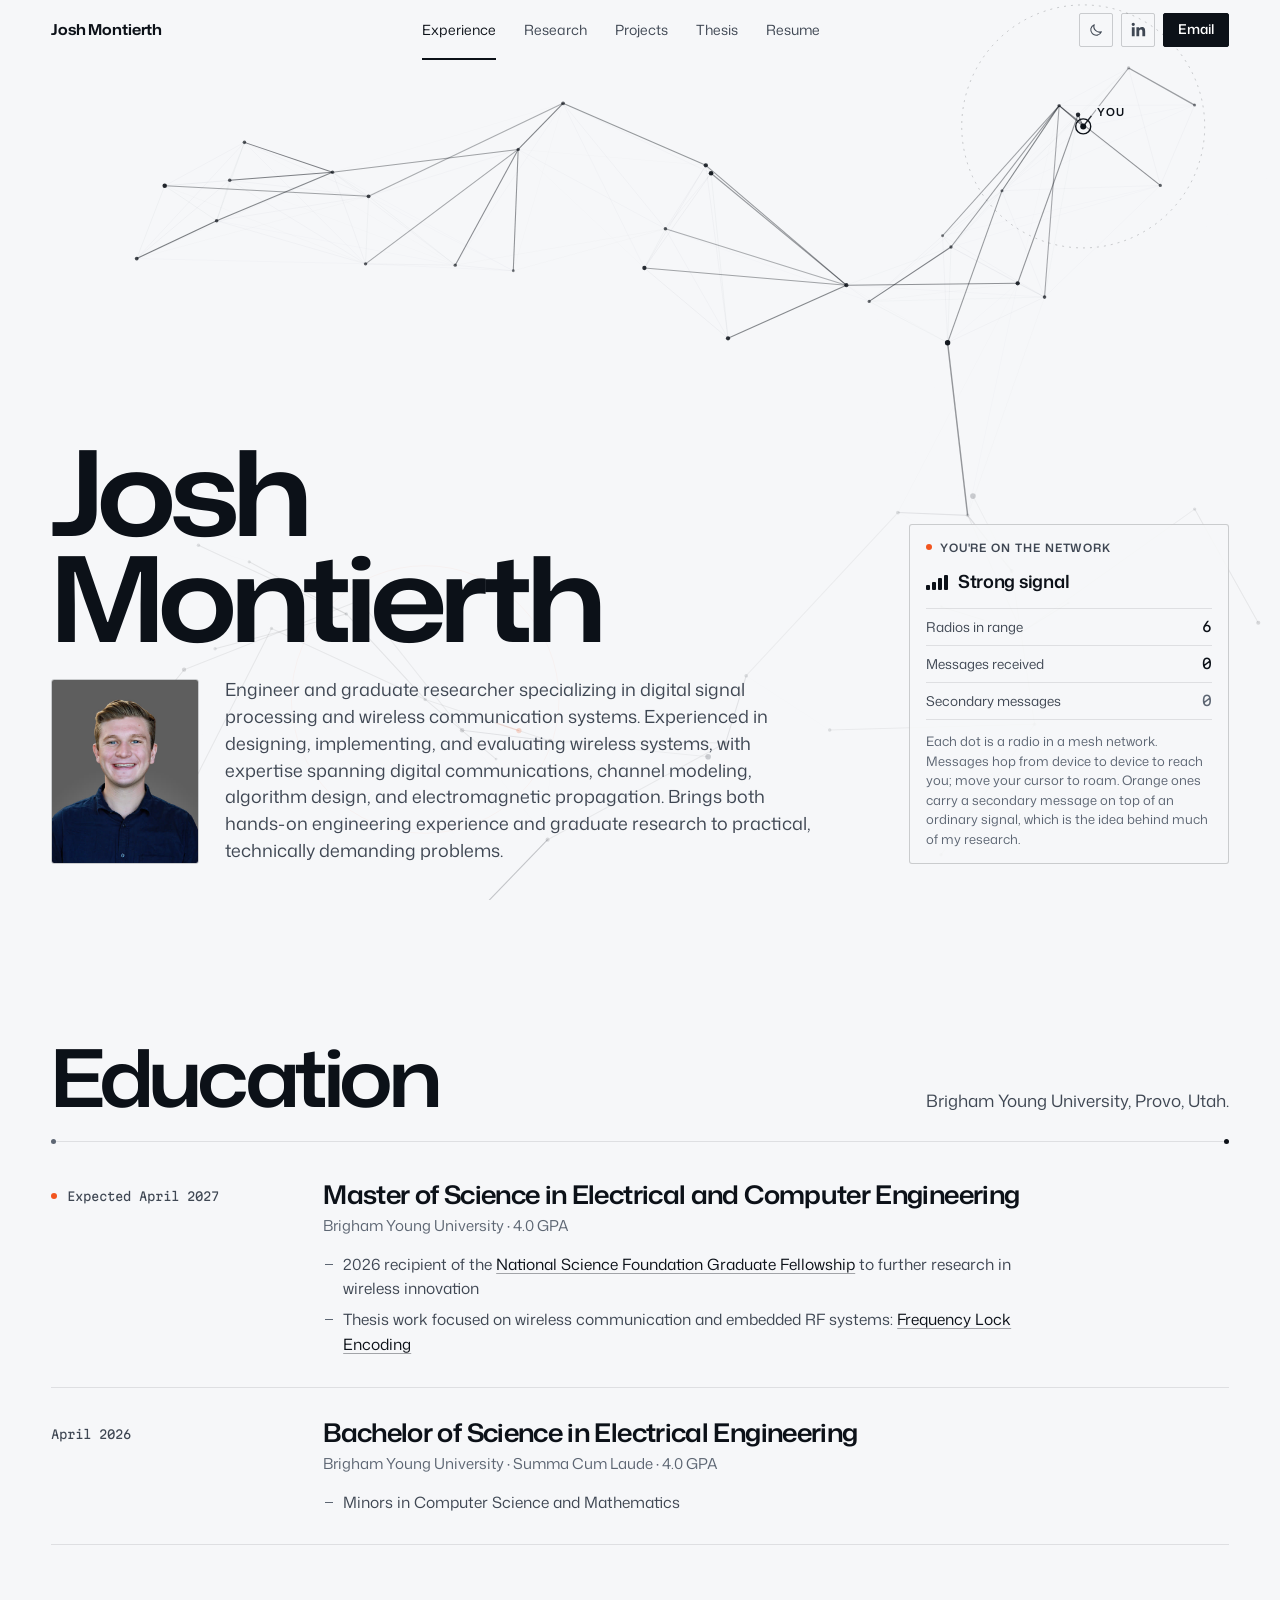
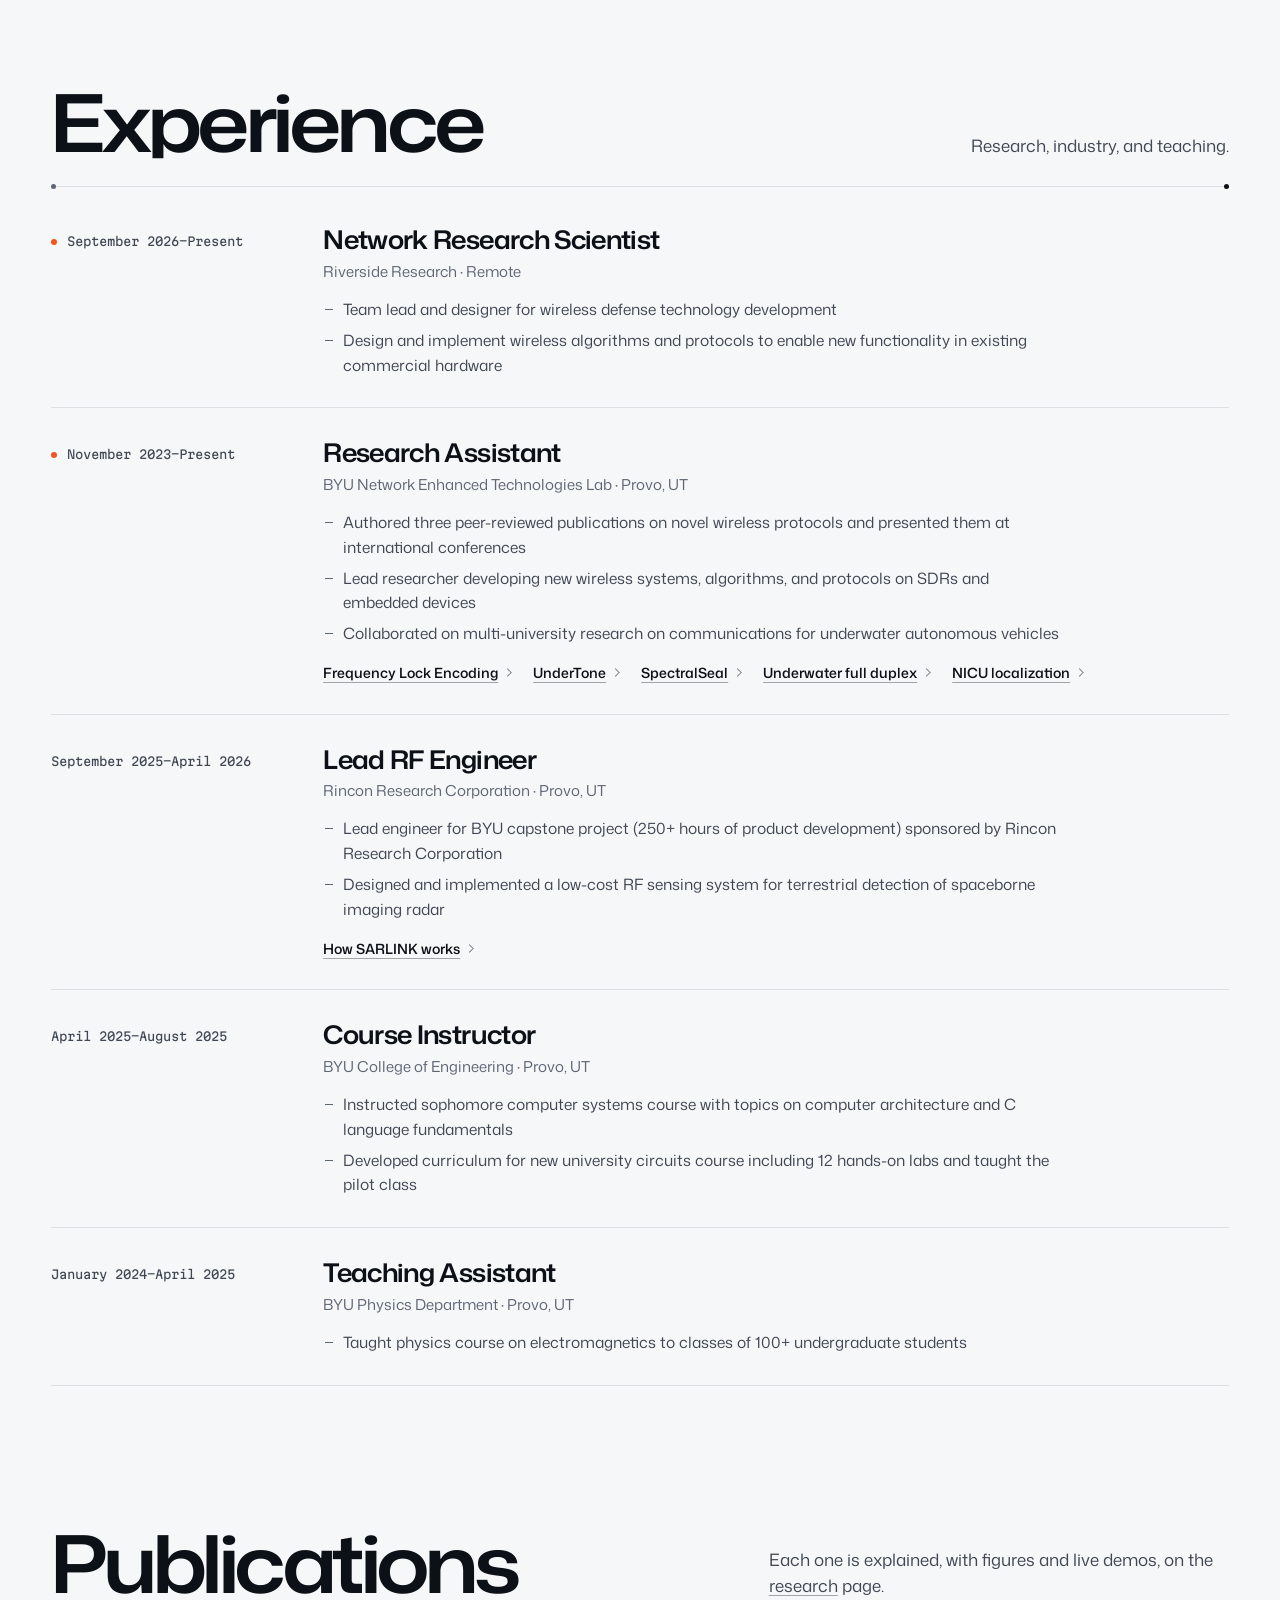
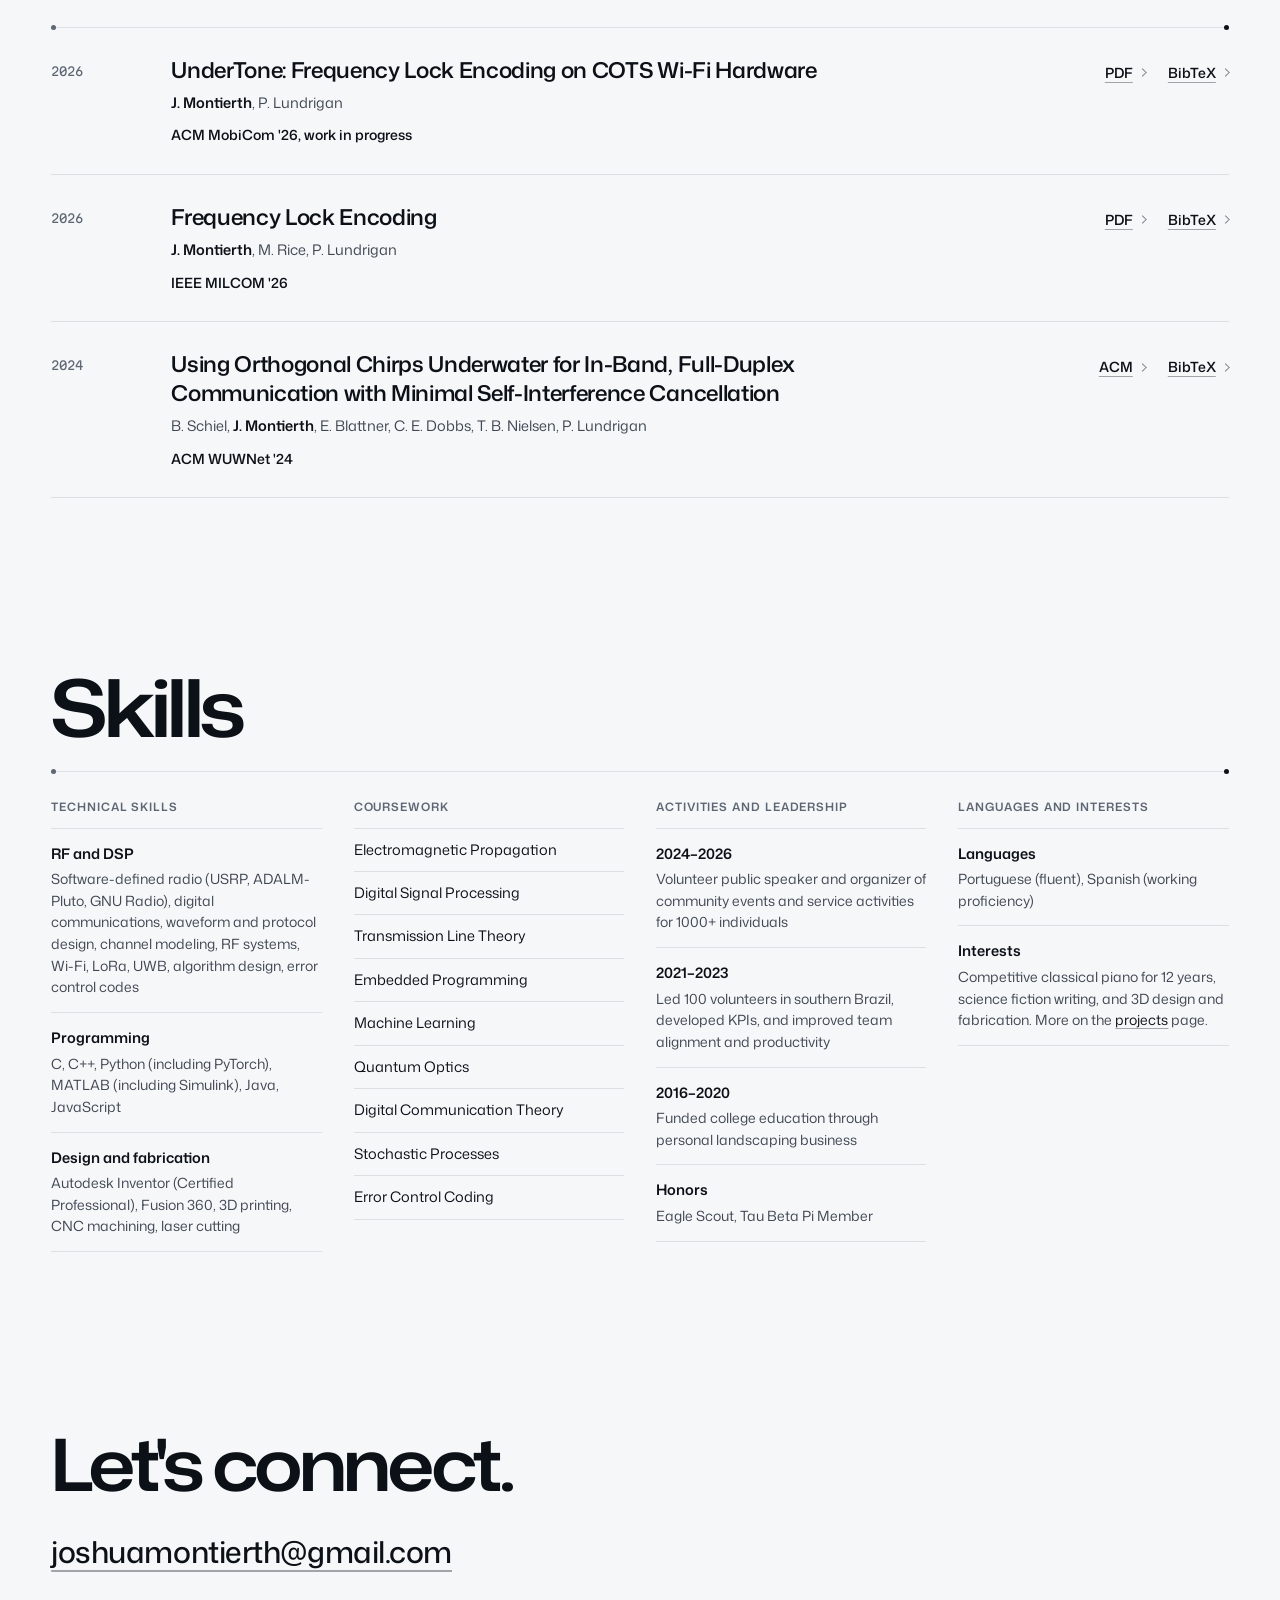
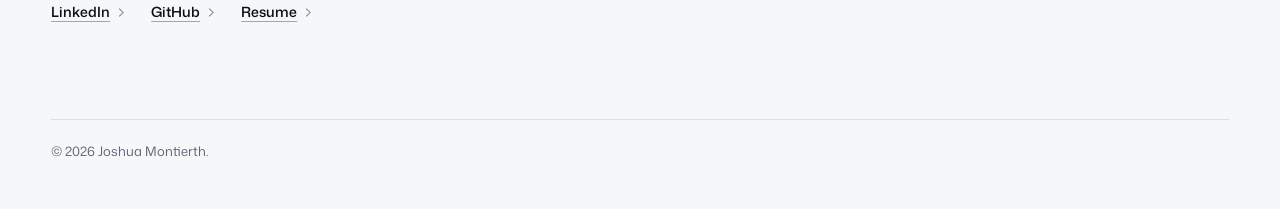
==== index.html @ b7a54654 "Update site" ====
<!doctype html>
<html lang="en">
<head>
<meta charset="utf-8">
<meta name="viewport" content="width=device-width, initial-scale=1">
<title>Josh Montierth · Wireless Systems Engineer</title>
<meta name="description" content="Josh Montierth is an engineer and graduate researcher in digital signal processing and wireless communication systems. Education, experience, publications, and skills.">
<meta name="color-scheme" content="dark light">
<meta name="theme-color" content="#06080c" media="(prefers-color-scheme: dark)">
<meta name="theme-color" content="#f6f7f9" media="(prefers-color-scheme: light)">
<meta property="og:title" content="Josh Montierth · Wireless Systems Engineer">
<meta property="og:description" content="Network Research Scientist at Riverside Research. MS ECE at BYU and NSF Graduate Research Fellow.">
<meta property="og:type" content="website">
<meta property="og:url" content="https://joshuamontierth.github.io/">
<meta property="og:image" content="https://joshuamontierth.github.io/assets/img/headshot.jpg">
<link rel="icon" href="assets/img/favicon.svg" type="image/svg+xml">
<link rel="preload" href="assets/fonts/mona-sans-latin.woff2" as="font" type="font/woff2" crossorigin>
<link rel="preload" href="assets/fonts/martian-mono-latin.woff2" as="font" type="font/woff2" crossorigin>
<script>(function(){var r=document.documentElement,t=null;try{t=localStorage.getItem("theme")}catch(e){}if(t==="light"||t==="dark")r.setAttribute("data-theme",t);r.classList.add("js")})()</script>
<link rel="stylesheet" href="css/site.css">
</head>
<body>
<a class="skip" href="#education">Skip to education</a>

<header class="bar" id="bar">
  <a class="bar-name" href="index.html">Josh Montierth</a>
  <nav class="tabs" aria-label="Site">
    <a href="index.html" aria-current="page">Experience</a>
    <a href="research.html">Research</a>
    <a href="projects.html">Projects</a>
    <a href="thesis.html">Thesis</a>
    <a href="cv.html">Resume</a>
  </nav>
  <div class="bar-act">
    <button class="theme-btn" type="button" data-theme-toggle aria-label="Switch to light theme">
      <svg class="i-sun" viewBox="0 0 24 24" aria-hidden="true"><circle cx="12" cy="12" r="4"/><path d="M12 2.5v2.2M12 19.3v2.2M2.5 12h2.2M19.3 12h2.2M5.3 5.3l1.6 1.6M17.1 17.1l1.6 1.6M5.3 18.7l1.6-1.6M17.1 6.9l1.6-1.6"/></svg>
      <svg class="i-moon" viewBox="0 0 24 24" aria-hidden="true"><path d="M20 14.6A8.2 8.2 0 0 1 9.4 4a8.2 8.2 0 1 0 10.6 10.6z"/></svg>
    </button>
    <a class="theme-btn bar-in" href="https://www.linkedin.com/in/josh-montierth/" aria-label="LinkedIn" title="LinkedIn"><svg viewBox="2.5 2.5 19 19" aria-hidden="true"><path d="M20.447 20.452h-3.554v-5.569c0-1.328-.027-3.037-1.852-3.037-1.853 0-2.136 1.445-2.136 2.939v5.667H9.351V9h3.414v1.561h.046c.477-.9 1.637-1.85 3.37-1.85 3.601 0 4.267 2.37 4.267 5.455v6.286zM5.337 7.433a2.064 2.064 0 1 1 0-4.128 2.064 2.064 0 0 1 0 4.128zm1.782 13.019H3.555V9h3.564v11.452z"/></svg></a>
    <a class="btn btn-solid" href="mailto:joshuamontierth@gmail.com">Email</a>
  </div>
</header>

<main id="top">

<section class="hero" aria-labelledby="hero-title">
  <canvas class="mesh" id="mesh" aria-hidden="true"></canvas>
  <div class="hero-inner">
    <div class="hero-copy">
      <h1 id="hero-title" data-reveal>Josh Montierth</h1>
      <div class="hero-id" data-reveal>
        <img class="headshot" src="assets/img/headshot.jpg" alt="Josh Montierth" width="480" height="600">
        <p class="hero-lede">Engineer and graduate researcher specializing in digital signal processing and wireless communication systems. Experienced in designing, implementing, and evaluating wireless systems, with expertise spanning digital communications, channel modeling, algorithm design, and electromagnetic propagation. Brings both hands-on engineering experience and graduate research to practical, technically demanding problems.</p>
      </div>
    </div>
    <aside class="tele" aria-label="Live network demo" data-reveal>
      <p class="tele-h"><span class="dot" aria-hidden="true"></span>You're on the network</p>
      <p class="signal"><span class="bars" id="t-bars" data-level="0" aria-hidden="true"><i></i><i></i><i></i><i></i></span><span id="t-quality">Searching</span></p>
      <dl class="tele-grid">
        <div><dt>Radios in range</dt><dd id="t-range">0</dd></div>
        <div><dt>Messages received</dt><dd id="t-msgs">0</dd></div>
        <div><dt>Secondary messages</dt><dd id="t-hidden" class="sig is-zero">0</dd></div>
      </dl>
      <p class="tele-hint" id="tele-hint">Each dot is a radio in a mesh network. Messages hop from device to device to reach you; move your cursor to roam. Orange ones carry a secondary message on top of an ordinary signal, which is the idea behind much of my research.</p>
    </aside>
  </div>
</section>

<section class="sec" id="education" aria-labelledby="edu-h">
  <header class="sec-head" data-reveal>
    <h2 id="edu-h">Education</h2>
    <p>Brigham Young University, Provo, Utah.</p>
  </header>
  <ol class="entries">
    <li class="entry is-live">
      <p class="entry-when"><span>Expected April 2027</span></p>
      <div class="entry-body">
        <h3>Master of Science in Electrical and Computer Engineering</h3>
        <p class="entry-org">Brigham Young University · 4.0 GPA</p>
        <ul>
          <li>2026 recipient of the <a href="https://ece.byu.edu/department-news/joshua-montierth-awarded-nsf-graduate-research-fellowship">National Science Foundation Graduate Fellowship</a> to further research in wireless innovation</li>
          <li>Thesis work focused on wireless communication and embedded RF systems: <a href="thesis.html">Frequency Lock Encoding</a></li>
        </ul>
      </div>
    </li>
    <li class="entry">
      <p class="entry-when"><span>April 2026</span></p>
      <div class="entry-body">
        <h3>Bachelor of Science in Electrical Engineering</h3>
        <p class="entry-org">Brigham Young University · Summa Cum Laude · 4.0 GPA</p>
        <ul><li>Minors in Computer Science and Mathematics</li></ul>
      </div>
    </li>
  </ol>
</section>

<section class="sec" id="experience" aria-labelledby="exp-h">
  <header class="sec-head" data-reveal>
    <h2 id="exp-h">Experience</h2>
    <p>Research, industry, and teaching.</p>
  </header>
  <ol class="entries">
    <li class="entry is-live">
      <p class="entry-when"><span><time datetime="2026-09">September 2026</time>–Present</span></p>
      <div class="entry-body">
        <h3>Network Research Scientist</h3>
        <p class="entry-org">Riverside Research · Remote</p>
        <ul>
          <li>Team lead and designer for wireless defense technology development</li>
          <li>Design and implement wireless algorithms and protocols to enable new functionality in existing commercial hardware</li>
        </ul>
      </div>
    </li>
    <li class="entry is-live">
      <p class="entry-when"><span><time datetime="2023-11">November 2023</time>–Present</span></p>
      <div class="entry-body">
        <h3>Research Assistant</h3>
        <p class="entry-org">BYU Network Enhanced Technologies Lab · Provo, UT</p>
        <ul>
          <li>Authored three peer-reviewed publications on novel wireless protocols and presented them at international conferences</li>
          <li>Lead researcher developing new wireless systems, algorithms, and protocols on SDRs and embedded devices</li>
          <li>Collaborated on multi-university research on communications for underwater autonomous vehicles</li>
        </ul>
        <p class="role-links">
          <a class="lnk" href="research.html#fle">Frequency Lock Encoding</a>
          <a class="lnk" href="research.html#undertone">UnderTone</a>
          <a class="lnk" href="research.html#spectralseal">SpectralSeal</a>
          <a class="lnk" href="research.html#underwater">Underwater full duplex</a>
          <a class="lnk" href="research.html#nicu">NICU localization</a>
        </p>
      </div>
    </li>
    <li class="entry">
      <p class="entry-when"><span><time datetime="2025-09">September 2025</time>–<time datetime="2026-04">April 2026</time></span></p>
      <div class="entry-body">
        <h3>Lead RF Engineer</h3>
        <p class="entry-org">Rincon Research Corporation · Provo, UT</p>
        <ul>
          <li>Lead engineer for BYU capstone project (250+ hours of product development) sponsored by Rincon Research Corporation</li>
          <li>Designed and implemented a low-cost RF sensing system for terrestrial detection of spaceborne imaging radar</li>
        </ul>
        <p class="role-links"><a class="lnk" href="research.html#sarlink">How SARLINK works</a></p>
      </div>
    </li>
    <li class="entry">
      <p class="entry-when"><span><time datetime="2025-04">April 2025</time>–<time datetime="2025-08">August 2025</time></span></p>
      <div class="entry-body">
        <h3>Course Instructor</h3>
        <p class="entry-org">BYU College of Engineering · Provo, UT</p>
        <ul>
          <li>Instructed sophomore computer systems course with topics on computer architecture and C language fundamentals</li>
          <li>Developed curriculum for new university circuits course including 12 hands-on labs and taught the pilot class</li>
        </ul>
      </div>
    </li>
    <li class="entry">
      <p class="entry-when"><span><time datetime="2024-01">January 2024</time>–<time datetime="2025-04">April 2025</time></span></p>
      <div class="entry-body">
        <h3>Teaching Assistant</h3>
        <p class="entry-org">BYU Physics Department · Provo, UT</p>
        <ul><li>Taught physics course on electromagnetics to classes of 100+ undergraduate students</li></ul>
      </div>
    </li>
  </ol>
</section>

<section class="sec" id="publications" aria-labelledby="pub-h">
  <header class="sec-head" data-reveal>
    <h2 id="pub-h">Publications</h2>
    <p>Each one is explained, with figures and live demos, on the <a href="research.html">research</a> page.</p>
  </header>
  <ol class="pubs">
    <li class="pub">
      <p class="pub-when">2026</p>
      <div class="pub-main">
        <h3><a href="assets/docs/Montierth-MobiCom-2026-UnderTone-WiP.pdf">UnderTone: Frequency Lock Encoding on COTS <span class="nw">Wi-Fi</span> Hardware</a></h3>
        <p class="pub-auth"><b>J. Montierth</b>, P. Lundrigan</p>
        <p class="pub-venue">ACM MobiCom '26, work in progress</p>
      </div>
      <p class="pub-files"><a class="lnk" href="assets/docs/Montierth-MobiCom-2026-UnderTone-WiP.pdf">PDF</a><button class="lnk" type="button" data-bib="undertone">BibTeX</button></p>
    </li>
    <li class="pub">
      <p class="pub-when">2026</p>
      <div class="pub-main">
        <h3><a href="assets/docs/Montierth-MILCOM-2026-Frequency-Lock-Encoding.pdf">Frequency Lock Encoding</a></h3>
        <p class="pub-auth"><b>J. Montierth</b>, M. Rice, P. Lundrigan</p>
        <p class="pub-venue">IEEE MILCOM '26</p>
      </div>
      <p class="pub-files"><a class="lnk" href="assets/docs/Montierth-MILCOM-2026-Frequency-Lock-Encoding.pdf">PDF</a><button class="lnk" type="button" data-bib="fle">BibTeX</button></p>
    </li>
    <li class="pub">
      <p class="pub-when">2024</p>
      <div class="pub-main">
        <h3><a href="https://doi.org/10.1145/3699432.3699464">Using Orthogonal Chirps Underwater for In-Band, Full-Duplex Communication with Minimal Self-Interference Cancellation</a></h3>
        <p class="pub-auth">B. Schiel, <b>J. Montierth</b>, E. Blattner, C. E. Dobbs, T. B. Nielsen, P. Lundrigan</p>
        <p class="pub-venue">ACM WUWNet '24</p>
      </div>
      <p class="pub-files"><a class="lnk" href="https://doi.org/10.1145/3699432.3699464">ACM</a><button class="lnk" type="button" data-bib="chirps">BibTeX</button></p>
    </li>
  </ol>
  <p class="bib-status" id="bib-status" role="status"></p>
</section>

<section class="sec" id="skills" aria-labelledby="skills-h">
  <header class="sec-head" data-reveal>
    <h2 id="skills-h">Skills</h2>
  </header>
  <div class="skills">
    <div class="skill-col">
      <h3>Technical skills</h3>
      <dl>
        <div><dt>RF and DSP</dt><dd>Software-defined radio (USRP, ADALM-Pluto, GNU Radio), digital communications, waveform and protocol design, channel modeling, RF systems, <span class="nw">Wi-Fi</span>, LoRa, UWB, algorithm design, error control codes</dd></div>
        <div><dt>Programming</dt><dd>C, C++, Python (including PyTorch), MATLAB (including Simulink), Java, JavaScript</dd></div>
        <div><dt>Design and fabrication</dt><dd>Autodesk Inventor (Certified Professional), Fusion 360, 3D printing, CNC machining, laser cutting</dd></div>
      </dl>
    </div>
    <div class="skill-col">
      <h3>Coursework</h3>
      <ul class="course">
        <li>Electromagnetic Propagation</li><li>Digital Signal Processing</li><li>Transmission Line Theory</li>
        <li>Embedded Programming</li><li>Machine Learning</li><li>Quantum Optics</li>
        <li>Digital Communication Theory</li><li>Stochastic Processes</li><li>Error Control Coding</li>
      </ul>
    </div>
    <div class="skill-col">
      <h3>Activities and leadership</h3>
      <dl>
        <div><dt>2024–2026</dt><dd>Volunteer public speaker and organizer of community events and service activities for 1000+ individuals</dd></div>
        <div><dt>2021–2023</dt><dd>Led 100 volunteers in southern Brazil, developed KPIs, and improved team alignment and productivity</dd></div>
        <div><dt>2016–2020</dt><dd>Funded college education through personal landscaping business</dd></div>
        <div><dt>Honors</dt><dd>Eagle Scout, Tau Beta Pi Member</dd></div>
      </dl>
    </div>
    <div class="skill-col">
      <h3>Languages and interests</h3>
      <dl>
        <div><dt>Languages</dt><dd>Portuguese (fluent), Spanish (working proficiency)</dd></div>
        <div><dt>Interests</dt><dd>Competitive classical piano for 12 years, science fiction writing, and 3D design and fabrication. More on the <a href="projects.html">projects</a> page.</dd></div>
      </dl>
    </div>
  </div>
</section>

<section class="sec contact" id="contact" aria-labelledby="contact-h">
  <h2 id="contact-h" data-reveal>Let's connect.</h2>
  <p class="c-mail"><a href="mailto:joshuamontierth@gmail.com">joshuamontierth@gmail.com</a></p>
  <p class="c-links">
    <a class="lnk" href="https://www.linkedin.com/in/josh-montierth/">LinkedIn</a>
    <a class="lnk" href="https://github.com/joshuamontierth">GitHub</a>
    <a class="lnk" href="cv.html">Resume</a>
  </p>
</section>
</main>

<footer class="foot">
  <p>© 2026 Joshua Montierth.</p>
</footer>

<script src="js/theme.js"></script>
<script src="js/mesh.js"></script>
<script src="js/site.js"></script>
</body>
</html>
---- css/site.css ----
/* ==========================================================================
   Josh Montierth — a live wireless network as the page's ground.
   Two themes share one structure: a near-black ground with cool off-white type,
   or a cool paper ground with ink. Hairlines instead of shadows, and one warm
   signal orange that belongs to the hidden channel, live state and focus.
   Every colour below comes from the theme tokens; nothing is hard-coded twice.
   ========================================================================== */

@font-face {
  font-family: "Mona Sans";
  src: url("../assets/fonts/mona-sans-latin.woff2") format("woff2");
  font-weight: 200 900; font-stretch: 75% 125%; font-style: normal; font-display: swap;
  unicode-range: U+0000-00FF, U+0131, U+0152-0153, U+02BB-02BC, U+02C6, U+02DA, U+02DC, U+0304, U+0308, U+0329, U+2000-206F, U+20AC, U+2122, U+2191, U+2193, U+2212, U+2215, U+FEFF, U+FFFD;
}
@font-face {
  font-family: "Mona Sans";
  src: url("../assets/fonts/mona-sans-latin-ext.woff2") format("woff2");
  font-weight: 200 900; font-stretch: 75% 125%; font-style: normal; font-display: swap;
  unicode-range: U+0100-02BA, U+02BD-02C5, U+02C7-02CC, U+02CE-02D7, U+02DD-02FF, U+0304, U+0308, U+0329, U+1D00-1DBF, U+1E00-1E9F, U+1EF2-1EFF, U+2020, U+20A0-20AB, U+20AD-20C4, U+2113, U+2C60-2C7F, U+A720-A7FF;
}
@font-face {
  font-family: "Mona Sans";
  src: url("../assets/fonts/mona-sans-italic-latin.woff2") format("woff2");
  font-weight: 200 900; font-stretch: 75% 125%; font-style: italic; font-display: swap;
}
@font-face {
  font-family: "Martian Mono";
  src: url("../assets/fonts/martian-mono-latin.woff2") format("woff2");
  font-weight: 100 800; font-stretch: 75% 112.5%; font-style: normal; font-display: swap;
}
@font-face { font-family: "Noto Sans Math"; src: url("../assets/fonts/noto-sans-math.ttf") format("truetype"); font-display: swap; }

/* ---------- theme tokens: dark is the default ---------- */
:root {
  --bg: #06080c;            /* page ground */
  --bg-2: #0a0e14;          /* panels, figures, instruments */
  --bg-3: #10151d;          /* blocks inside panels */
  --fg: #e9eef5;
  --fg-2: #a9b3c1;
  --fg-3: #7f8a9a;
  --line: rgb(226 234 245 / 0.09);
  --line-2: rgb(226 234 245 / 0.17);
  --line-3: rgb(226 234 245 / 0.34);
  --hover: rgb(226 234 245 / 0.05);
  --sig: #ff6a3d;           /* the hidden channel, live state, focus */
  --sig-fg: #ff6a3d;        /* signal orange when it is text */
  --sig-ink: #160904;       /* text on a signal fill */
  --solid: #e9eef5;         /* the solid button */
  --solid-ink: #06080c;
  --solid-hover: #ffffff;
  --scrim: rgb(6 8 12 / 0.84);
  --paper: #f5f6f8;         /* ground for figures exported on white */
  --scrollbar: #2a313c;
  --ok: #3fb950;           /* verified */
  --bezel: #1d2431;
  /* for canvas drawings, read by js/theme.js */
  --fg-rgb: 233 238 245;
  --mute-rgb: 169 179 193;
  --sig-rgb: 255 106 61;
  --sig-fg-rgb: 255 106 61;
  --panel-rgb: 10 14 20;
  --ground-rgb: 6 8 12;
  color-scheme: dark;

  --sans: "Mona Sans", ui-sans-serif, system-ui, sans-serif;
  --mono: "Martian Mono", ui-monospace, "SF Mono", Menlo, monospace;
  --pad: clamp(20px, 4vw, 56px);
  --max: 1320px;
  --ease: cubic-bezier(0.16, 1, 0.3, 1);
  --bar-h: 60px;
  accent-color: var(--sig);
}
:root[data-theme="light"] {
  --bg: #f6f7f9; --bg-2: #ffffff; --bg-3: #eef1f4;
  --fg: #0c1118; --fg-2: #3f4753; --fg-3: #5d6673;
  --line: rgb(12 17 24 / 0.1); --line-2: rgb(12 17 24 / 0.19); --line-3: rgb(12 17 24 / 0.36); --hover: rgb(12 17 24 / 0.045);
  --sig: #f2551f; --sig-fg: #c2410c; --sig-ink: #160904;
  --solid: #0c1118; --solid-ink: #ffffff; --solid-hover: #283241;
  --scrim: rgb(246 247 249 / 0.88); --paper: #ffffff; --scrollbar: #c3c9d1; --ok: #1a7f37; --bezel: #0c1118;
  --fg-rgb: 12 17 24; --mute-rgb: 93 102 115; --sig-rgb: 242 85 31; --sig-fg-rgb: 194 65 12; --panel-rgb: 255 255 255; --ground-rgb: 246 247 249;
  color-scheme: light;
}
@media (prefers-color-scheme: light) {
  :root:not([data-theme="dark"]) {
    --bg: #f6f7f9; --bg-2: #ffffff; --bg-3: #eef1f4;
    --fg: #0c1118; --fg-2: #3f4753; --fg-3: #5d6673;
    --line: rgb(12 17 24 / 0.1); --line-2: rgb(12 17 24 / 0.19); --line-3: rgb(12 17 24 / 0.36); --hover: rgb(12 17 24 / 0.045);
    --sig: #f2551f; --sig-fg: #c2410c; --sig-ink: #160904;
    --solid: #0c1118; --solid-ink: #ffffff; --solid-hover: #283241;
    --scrim: rgb(246 247 249 / 0.88); --paper: #ffffff; --scrollbar: #c3c9d1; --ok: #1a7f37; --bezel: #0c1118;
    --fg-rgb: 12 17 24; --mute-rgb: 93 102 115; --sig-rgb: 242 85 31; --sig-fg-rgb: 194 65 12; --panel-rgb: 255 255 255; --ground-rgb: 246 247 249;
    color-scheme: light;
  }
}

/* things drawn twice, once per theme: figures, and the toggle's icon */
.tw-l, .i-moon { display: none !important; }
:root[data-theme="light"] .tw-d, :root[data-theme="light"] .i-sun { display: none !important; }
:root[data-theme="light"] .tw-l, :root[data-theme="light"] .i-moon { display: block !important; }
@media (prefers-color-scheme: light) {
  :root:not([data-theme="dark"]) .tw-d, :root:not([data-theme="dark"]) .i-sun { display: none !important; }
  :root:not([data-theme="dark"]) .tw-l, :root:not([data-theme="dark"]) .i-moon { display: block !important; }
}

/* ---------- base ---------- */
*, *::before, *::after { box-sizing: border-box; }
html { -webkit-text-size-adjust: 100%; scroll-padding-top: calc(var(--bar-h) + 20px); scrollbar-color: var(--scrollbar) var(--bg); background: var(--bg); }
@media (prefers-reduced-motion: no-preference) { html { scroll-behavior: smooth; } }
body {
  margin: 0; background: var(--bg); color: var(--fg);
  font-family: var(--sans); font-size: 16px; line-height: 1.55;
  -webkit-font-smoothing: antialiased; text-rendering: optimizeLegibility;
}
img, canvas { display: block; max-width: 100%; }
img { height: auto; }
h1, h2, h3, h4, p, ul, ol, dl, dd, figure, blockquote { margin: 0; }
ul, ol { padding: 0; list-style: none; }
button { font: inherit; color: inherit; }
a { color: inherit; text-decoration-thickness: 1px; text-underline-offset: 0.2em; text-decoration-color: var(--line-3); transition: text-decoration-color 160ms ease, color 160ms ease; }
a:hover { text-decoration-color: currentColor; }
::selection { background: var(--sig); color: var(--sig-ink); }
:focus-visible { outline: 2px solid var(--sig); outline-offset: 3px; border-radius: 2px; }
.skip { position: absolute; left: var(--pad); top: -100px; z-index: 100; background: var(--solid); color: var(--solid-ink); padding: 8px 12px; font-weight: 600; }
.skip:focus { top: 10px; }
.nw { white-space: nowrap; }
.vh { position: absolute !important; width: 1px; height: 1px; overflow: hidden; clip: rect(0 0 0 0); white-space: nowrap; }

/* ---------- buttons and links ---------- */
.btn {
  display: inline-flex; align-items: center; justify-content: center; gap: 8px; height: 40px; padding: 0 16px;
  border: 1px solid var(--line-2); border-radius: 2px; background: transparent; color: var(--fg);
  font-size: 14px; font-weight: 550; letter-spacing: 0.005em; text-decoration: none; white-space: nowrap; cursor: pointer;
  transition: background-color 180ms ease, border-color 180ms ease, color 180ms ease, transform 180ms var(--ease);
}
.btn:active { transform: translateY(1px); }
.btn.btn-ghost:hover { border-color: var(--line-3); background: var(--hover); }
.btn.btn-solid { background: var(--solid); border-color: var(--solid); color: var(--solid-ink); }
.btn.btn-solid:hover { background: var(--solid-hover); border-color: var(--solid-hover); color: var(--solid-ink); }
.lnk {
  display: inline-flex; align-items: center; gap: 6px; background: none; border: 0; padding: 0; cursor: pointer;
  font-size: 14px; font-weight: 550; color: var(--fg);
  text-decoration: underline; text-decoration-color: var(--line-3); text-underline-offset: 0.3em;
}
.lnk::after { content: ""; width: 7px; height: 7px; border-top: 1.5px solid currentColor; border-right: 1.5px solid currentColor; transform: rotate(45deg) scale(0.85); opacity: 0.55; transition: transform 200ms var(--ease), opacity 200ms ease; }
.lnk:hover { text-decoration-color: var(--sig); }
.lnk:hover::after { transform: translateX(2px) rotate(45deg) scale(0.85); opacity: 1; }
.links { margin-top: 24px; display: flex; flex-wrap: wrap; gap: 10px 26px; }

/* ==========================================================================
   Header: name, tabs, theme and email
   ========================================================================== */
.bar {
  position: fixed; top: 0; left: 0; right: 0; z-index: 50; height: var(--bar-h);
  display: grid; grid-template-columns: auto 1fr auto; align-items: center; gap: 24px;
  padding: 0 var(--pad); border-bottom: 1px solid transparent;
  transition: background-color 240ms ease, border-color 240ms ease;
  view-transition-name: bar;
}
.bar.is-solid { background: var(--bg); border-bottom-color: var(--line); }
.bar-name { font-size: 15px; font-weight: 650; font-stretch: 112%; letter-spacing: -0.01em; text-decoration: none; white-space: nowrap; }
.tabs { display: flex; justify-content: center; gap: 2px; }
.tabs a { position: relative; padding: 8px 13px; font-size: 14px; color: var(--fg-2); text-decoration: none; border-radius: 2px; transition: color 160ms ease, background-color 160ms ease; white-space: nowrap; }
.tabs a:hover { color: var(--fg); background: var(--hover); }
.tabs a[aria-current="page"] { color: var(--fg); }
.tabs a[aria-current="page"]::after { content: ""; position: absolute; left: 13px; right: 13px; bottom: -12px; height: 2px; background: var(--fg); view-transition-name: tab-mark; }
.bar-act { display: flex; align-items: center; gap: 8px; justify-content: flex-end; }
.bar-act .btn { height: 34px; padding: 0 14px; font-size: 13.5px; }

.theme-btn {
  display: inline-grid; place-items: center; width: 34px; height: 34px; padding: 0;
  border: 1px solid var(--line-2); border-radius: 2px; background: transparent; color: var(--fg-2); cursor: pointer;
  transition: color 160ms ease, border-color 160ms ease, background-color 160ms ease;
}
.theme-btn:hover { color: var(--fg); border-color: var(--line-3); background: var(--hover); }
.theme-btn svg { width: 16px; height: 16px; fill: none; stroke: currentColor; stroke-width: 1.6; stroke-linecap: round; stroke-linejoin: round; }
.bar-in svg { width: 15px; height: 15px; fill: currentColor; stroke: none; }

/* page-to-page: the tab underline slides, the page settles in */
@view-transition { navigation: auto; }
::view-transition-old(root) { animation: 160ms ease both vt-out; }
::view-transition-new(root) { animation: 360ms var(--ease) both vt-in; }
::view-transition-group(tab-mark) { animation-duration: 360ms; animation-timing-function: var(--ease); }
@keyframes vt-out { to { opacity: 0; } }
@keyframes vt-in { from { opacity: 0; transform: translateY(10px); } }
/* theme switch: the new theme opens out of the toggle (js/theme.js drives the clip) */
:root.theme-vt::view-transition-old(root), :root.theme-vt::view-transition-new(root) { animation: none; mix-blend-mode: normal; }
:root.theme-vt .bar, :root.theme-vt .tabs a[aria-current="page"]::after { view-transition-name: none; }

/* ==========================================================================
   Home hero: the network, and you in it
   ========================================================================== */
.hero { position: relative; min-height: max(660px, 100svh); display: flex; flex-direction: column; justify-content: flex-end; overflow: hidden; isolation: isolate; }
.mesh { position: absolute; inset: 0; width: 100%; height: 100%; z-index: -1; }
.hero-inner {
  display: grid; grid-template-columns: minmax(0, 1fr) 320px; gap: 40px; align-items: end;
  width: 100%; max-width: calc(var(--max) + 2 * var(--pad)); margin: 0 auto; padding: 0 var(--pad) 36px;
}
.hero h1 { font-size: clamp(54px, 9.2vw, 138px); font-weight: 620; font-stretch: 118%; letter-spacing: -0.045em; line-height: 0.9; }
.hero-id { display: grid; grid-template-columns: 148px minmax(0, 1fr); gap: 26px; align-items: end; margin-top: 26px; }
.headshot { width: 148px; aspect-ratio: 4 / 5; object-fit: cover; border-radius: 3px; border: 1px solid var(--line-2); }
.hero-lede { max-width: 54ch; font-size: clamp(17px, 1.4vw, 20px); line-height: 1.5; color: var(--fg-2); text-wrap: pretty; }
.hero-act { margin-top: 24px; display: flex; flex-wrap: wrap; gap: 10px; }

.tele { border: 1px solid var(--line-2); background: var(--scrim); padding: 14px 16px 14px; border-radius: 3px; }
.tele-h { display: flex; align-items: center; gap: 8px; font-size: 11.5px; font-weight: 600; letter-spacing: 0.08em; text-transform: uppercase; color: var(--fg-2); }
.dot { width: 6px; height: 6px; flex: none; border-radius: 50%; background: var(--sig); box-shadow: 0 0 0 0 rgb(var(--sig-rgb) / 0.55); }
.dot.is-rx { animation: live 700ms ease-out; }
@keyframes live { 0% { box-shadow: 0 0 0 0 rgb(var(--sig-rgb) / 0.5); } 70%, 100% { box-shadow: 0 0 0 7px rgb(var(--sig-rgb) / 0); } }
.signal { display: flex; align-items: center; gap: 10px; margin-top: 12px; font-size: 18px; font-weight: 600; letter-spacing: -0.015em; }
.bars { display: inline-flex; align-items: flex-end; gap: 2px; height: 15px; }
.bars i { display: block; width: 4px; border-radius: 1px; background: var(--line-2); transition: background-color 300ms ease; }
.bars i:nth-child(1) { height: 5px; } .bars i:nth-child(2) { height: 8px; } .bars i:nth-child(3) { height: 11.5px; } .bars i:nth-child(4) { height: 15px; }
.bars[data-level="1"] i:nth-child(-n+1), .bars[data-level="2"] i:nth-child(-n+2),
.bars[data-level="3"] i:nth-child(-n+3), .bars[data-level="4"] i { background: var(--fg); }
.bars[data-level="0"] + span { color: var(--fg-3); }
.tele-grid { margin-top: 12px; border-top: 1px solid var(--line); }
.tele-grid div { display: flex; justify-content: space-between; align-items: baseline; gap: 12px; padding: 7px 0; border-bottom: 1px solid var(--line); }
.tele-grid dt { font-size: 13.5px; color: var(--fg-2); }
.tele-grid dd { font-family: var(--mono); font-size: 14px; font-variant-numeric: tabular-nums; letter-spacing: -0.02em; color: var(--fg); }
.tele-grid dd.sig { color: var(--sig-fg); }
.tele-grid dd.sig.is-zero { color: var(--fg-3); }
html:not(.js) .tele { display: none; }
.tele-hint { margin-top: 12px; font-size: 13px; line-height: 1.5; color: var(--fg-3); text-wrap: pretty; }

.hero-status {
  display: flex; flex-wrap: wrap; gap: 10px 36px; width: 100%; padding: 16px var(--pad); border-top: 1px solid var(--line);
  background: var(--scrim); justify-content: center;
}
.hero-status li { font-size: 14px; color: var(--fg-2); }
.hero-status span { font-weight: 600; font-size: 11.5px; letter-spacing: 0.08em; text-transform: uppercase; color: var(--fg-3); margin-right: 10px; }
.hero-status a { color: var(--fg); }

/* the one load moment: the hero condenses out of the network */
.js .hero [data-reveal] { opacity: 0; transform: translateY(16px); filter: blur(8px); }
.js .hero.is-on [data-reveal] { opacity: 1; transform: none; filter: none; transition: opacity 1s var(--ease), transform 1s var(--ease), filter 1s var(--ease); transition-delay: var(--rd, 0ms); }

/* ==========================================================================
   Home sections
   ========================================================================== */
.sec { max-width: calc(var(--max) + 2 * var(--pad)); margin: 0 auto; padding: 140px var(--pad) 0; }
.sec-head { position: relative; display: grid; grid-template-columns: minmax(0, 1fr) minmax(0, 1fr); gap: 32px; align-items: end; padding-bottom: 28px; border-bottom: 1px solid var(--line); }
.sec-head h2 { font-size: clamp(42px, 6.2vw, 88px); font-weight: 600; font-stretch: 118%; letter-spacing: -0.045em; line-height: 0.92; }
.sec-head p { justify-self: end; max-width: 46ch; font-size: 17px; color: var(--fg-2); text-wrap: pretty; }
/* headings are wiped on once, like a sweep crossing them */
.js .sec-head[data-reveal] h2 { clip-path: inset(0 100% 0 0); }
.js .sec-head.is-in h2 { clip-path: inset(0 0 0 0); transition: clip-path 1.1s var(--ease); }
/* each section rule carries one packet across, once, when it comes into view */
.sec-head::before, .sec-head::after { content: ""; position: absolute; bottom: -3px; width: 5px; height: 5px; border-radius: 50%; background: var(--fg-3); }
.sec-head::before { left: 0; }
.sec-head::after { left: 0; background: var(--fg); opacity: 0; }
.sec-head.is-in::after { animation: hop 1.6s var(--ease) 0.25s forwards; }
@keyframes hop { 0% { left: 0; opacity: 1; } 100% { left: calc(100% - 5px); opacity: 1; } }

/* education and experience */
.entries { margin-top: 8px; }
.entry { display: grid; grid-template-columns: 240px minmax(0, 1fr); gap: 32px; padding: 30px 0; border-bottom: 1px solid var(--line); }
.entry-when { align-self: start; display: flex; align-items: center; gap: 10px; font-family: var(--mono); font-size: 12px; color: var(--fg-2); padding-top: 7px; }
.entry.is-live .entry-when::before { content: ""; width: 6px; height: 6px; flex: none; border-radius: 50%; background: var(--sig); }
.entry-body h3 { font-size: clamp(21px, 2vw, 26px); font-weight: 600; font-stretch: 110%; letter-spacing: -0.025em; line-height: 1.15; text-wrap: balance; }
.entry-org { margin-top: 5px; font-size: 15px; color: var(--fg-3); }
.entry-body ul { margin-top: 14px; max-width: 74ch; }
.entry-body li { position: relative; padding-left: 20px; font-size: 15.5px; line-height: 1.6; color: var(--fg-2); }
.entry-body li + li { margin-top: 6px; }
.entry-body li::before { content: ""; position: absolute; left: 2px; top: 0.78em; width: 8px; height: 1px; background: var(--fg-3); }
.entry-body li a { color: var(--fg); }
.role-links { margin-top: 16px; display: flex; flex-wrap: wrap; gap: 8px 22px; }

/* publications */
.pub { display: grid; grid-template-columns: 96px minmax(0, 1fr) auto; gap: 24px; padding: 28px 0; border-bottom: 1px solid var(--line); transition: background-color 200ms ease; }
.pub:hover { background: linear-gradient(90deg, var(--hover), transparent 70%); }
.pub-when { font-family: var(--mono); font-size: 12px; color: var(--fg-3); padding-top: 6px; }
.pub h3 { font-size: clamp(19px, 1.7vw, 23px); font-weight: 560; font-stretch: 104%; letter-spacing: -0.015em; line-height: 1.3; max-width: 52ch; text-wrap: balance; }
.pub h3 a { text-decoration: none; background: linear-gradient(var(--sig), var(--sig)) 0 100% / 0 1px no-repeat; transition: background-size 400ms var(--ease); }
.pub h3 a:hover { background-size: 100% 1px; }
.pub-auth { margin-top: 8px; font-size: 14.5px; color: var(--fg-2); }
.pub-auth b { color: var(--fg); font-weight: 600; }
.pub-venue { margin-top: 10px; display: flex; flex-wrap: wrap; align-items: center; gap: 8px 12px; font-size: 14px; font-weight: 550; color: var(--fg); }
.pub-files { display: flex; gap: 22px; padding-top: 6px; align-self: start; white-space: nowrap; }
.bib-status { margin-top: 12px; min-height: 1.5em; font-size: 13px; color: var(--fg-3); }
.bib-pre { grid-column: 1 / -1; margin: 8px 0 0; padding: 14px; border: 1px solid var(--line); border-radius: 3px; background: var(--bg-2); font: 12px/1.6 var(--mono); white-space: pre-wrap; color: var(--fg); user-select: all; }

/* skills */
.skills { display: grid; grid-template-columns: repeat(4, minmax(0, 1fr)); gap: 0 32px; }
.skill-col h3 { padding: 26px 0 12px; border-bottom: 1px solid var(--line); font-size: 11.5px; font-weight: 600; letter-spacing: 0.08em; text-transform: uppercase; color: var(--fg-3); }
.skill-col dl div { padding: 14px 0; border-bottom: 1px solid var(--line); }
.skill-col dt { font-size: 14.5px; font-weight: 600; }
.skill-col dd { margin-top: 3px; font-size: 14px; line-height: 1.55; color: var(--fg-2); }
.skill-col dd a { color: var(--fg); }
.course li { padding: 10px 0; border-bottom: 1px solid var(--line); font-size: 14.5px; }

/* contact */
.contact { padding-top: 180px; padding-bottom: 96px; }
.contact h2 { font-size: clamp(40px, 5.6vw, 80px); font-weight: 600; font-stretch: 118%; letter-spacing: -0.05em; line-height: 0.9; }
.c-mail { margin-top: 32px; font-size: clamp(20px, 2.4vw, 30px); font-weight: 500; letter-spacing: -0.015em; }
.c-mail a { text-decoration-color: var(--line-3); text-decoration-thickness: 2px; text-underline-offset: 0.22em; }
.c-mail a:hover { text-decoration-color: var(--fg); }
.c-links { margin-top: 26px; display: flex; flex-wrap: wrap; gap: 12px 28px; }
.foot { position: relative; max-width: calc(var(--max) + 2 * var(--pad)); margin: 0 auto; padding: 22px var(--pad) 48px; }
.foot::before { content: ""; position: absolute; top: 0; left: var(--pad); right: var(--pad); height: 1px; background: var(--line); }
.foot p { font-size: 13px; line-height: 1.55; color: var(--fg-3); max-width: 100ch; }

/* ==========================================================================
   Inner pages
   ========================================================================== */
.page { max-width: calc(var(--max) + 2 * var(--pad)); margin: 0 auto; padding: calc(var(--bar-h) + 64px) var(--pad) 0; }
.page-head { display: grid; grid-template-columns: minmax(0, 1fr) minmax(0, 1fr); gap: 32px; align-items: end; padding-bottom: 28px; border-bottom: 1px solid var(--line); }
.page-head h1 { font-size: clamp(46px, 7vw, 104px); font-weight: 600; font-stretch: 118%; letter-spacing: -0.045em; line-height: 0.9; }
.page-head p { justify-self: end; max-width: 50ch; font-size: 17px; color: var(--fg-2); text-wrap: pretty; }
.page-head > div { justify-self: end; max-width: 50ch; }
.page-head > div p + p { margin-top: 12px; }

/* shared figure surfaces */
.plate { border: 1px solid var(--line); border-radius: 3px; background: var(--bg-2); overflow: hidden; display: flex; flex-direction: column; }
.plate img { width: 100%; flex: 1; object-fit: cover; }
.plate figcaption, .shot figcaption, .inst figcaption { padding: 12px 16px 14px; border-top: 1px solid var(--line); font-size: 13.5px; line-height: 1.55; color: var(--fg-3); }
.plate--fig img { object-fit: contain; padding: 14px; }
.fig-mid img { max-width: 720px; margin: 0 auto; }
.fig-gap { margin-top: 28px; }
.figs { display: grid; grid-template-columns: repeat(2, minmax(0, 1fr)); gap: 16px; margin-top: 28px; }
.figs--1 { grid-template-columns: minmax(0, 1fr); }
.figs .plate img { height: clamp(220px, 22vw, 320px); }
.figs--1 .plate img, .figs .plate.is-natural img { height: auto; }
.shots { display: grid; gap: 14px; }
.shots--pair { grid-template-columns: 1fr 1fr; }
.shot { border: 1px solid var(--line-2); border-radius: 3px; overflow: hidden; background: var(--bg-2); }
.shot img { width: 100%; }

/* live simulations */
.inst { margin-top: 28px; border: 1px solid var(--line); border-radius: 3px; background: var(--bg-2); overflow: hidden; }
.inst-cv { width: 100%; height: clamp(320px, 30vw, 430px); }
.inst-cv[data-inst="seal"] { height: 380px; }
.inst-h { display: flex; align-items: center; gap: 8px; margin-bottom: 4px; font-size: 14px; font-weight: 600; color: var(--fg); }
.inst-h::before { content: ""; width: 6px; height: 6px; border-radius: 50%; background: var(--sig); }

/* inline diagrams, drawn with the theme's own colours */
.diagram svg { display: block; width: 100%; height: auto; padding: 18px 18px 8px; }
.diagram svg text { font-family: var(--sans); fill: var(--fg); }
.diagram-scroll { overflow-x: auto; scrollbar-width: thin; }
.d-t { font-size: 15px; font-weight: 600; }
.d-small { font-size: 13.5px; }
.diagram svg .d-sub { font-size: 12.5px; fill: var(--fg-3); }
.d-host { fill: var(--hover); stroke: var(--line-2); stroke-dasharray: 3 4; }
.diagram svg .d-host-t { font-size: 11.5px; font-weight: 600; letter-spacing: 0.08em; fill: var(--fg-3); }
.d-blk rect { fill: var(--bg-3); stroke: var(--line-3); }
.d-ctl rect { stroke-dasharray: 4 4; }
.d-seal rect { stroke: var(--sig); }
.d-wire { fill: none; stroke: var(--fg-2); stroke-width: 1.5; stroke-linejoin: round; }
.d-flow { fill: none; stroke: var(--fg); stroke-width: 1.5; }
.d-ctlp { fill: none; stroke: var(--fg-3); stroke-width: 1.25; stroke-dasharray: 4 4; }
.d-head { fill: var(--fg); }
.d-brace { fill: none; stroke: var(--fg-3); stroke-width: 1; }
.d-head-sig { fill: var(--sig); }
.d-ant2 .d-el { fill: var(--bg-3); stroke: var(--fg-2); stroke-width: 1.6; stroke-linejoin: round; }
.d-ant2 .d-mast { fill: none; stroke: var(--fg-2); stroke-width: 1.6; }
.d-ant2 .d-wave { fill: none; stroke: var(--sig); stroke-width: 1.5; stroke-linecap: round; }
.d-ant2 .d-w2 { opacity: 0.6; }
.d-ant2 .d-w3 { opacity: 0.3; }
.d-head-mute { fill: var(--fg-3); }
.d-sigflow { fill: none; stroke: var(--sig); stroke-width: 1.5; }
.d-cell rect { fill: var(--bg-3); stroke: var(--line-3); stroke-width: 1; }
.d-par rect { fill: rgb(var(--sig-rgb) / 0.12); stroke: var(--sig); }
.d-lost rect { stroke: var(--fg-2); stroke-width: 1.5; }
.d-hatch { stroke: var(--fg-2); stroke-width: 2.2; }

/* equations: typeset as SVG that inherits the text colour */
.eqm { display: block; font-size: 19px; line-height: 0; color: var(--fg); margin: 0 auto; max-width: 100%; }
.eqm svg { display: block; max-width: 100%; height: auto; overflow: visible; }
.eq-stack .eqm { align-self: center; }
.eqs--one { margin-top: 20px; }

/* SpectralSeal: a phone's Wi-Fi list, checked when it comes into view */
.seal-demo { display: grid; grid-template-columns: minmax(0, 300px) minmax(0, 1fr); gap: 56px; align-items: center; margin-top: 32px; }
.wifi-phone { margin: 0; }
.wp-frame { width: 100%; max-width: 300px; aspect-ratio: 300 / 600; padding: 10px; border-radius: 46px; background: var(--bezel); box-shadow: 0 0 0 1px var(--line-2); }
.wp-screen { position: relative; height: 100%; border-radius: 37px; overflow: hidden; background: var(--bg); padding: 12px 12px 16px; color: var(--fg); }
.wp-cam { position: absolute; top: 15px; left: 50%; width: 11px; height: 11px; margin-left: -5.5px; border-radius: 50%; background: var(--bezel); }
.wp-home { position: absolute; left: 50%; bottom: 9px; width: 96px; height: 4px; margin-left: -48px; border-radius: 2px; background: var(--fg); opacity: 0.5; }
.wp-status { display: flex; justify-content: space-between; align-items: center; padding: 4px 14px 0; font-size: 12px; font-weight: 650; }
.wp-batt { position: relative; width: 22px; height: 10px; border: 1.5px solid currentColor; border-radius: 3px; opacity: 0.85; }
.wp-batt::after { content: ""; position: absolute; top: 1.5px; bottom: 1.5px; left: 1.5px; right: 5px; border-radius: 1px; background: currentColor; }
.wp-back { margin: 18px 4px 0; font-size: 13px; color: var(--fg-3); }
.wp-back::before { content: "‹ "; }
.wp-title { margin: 4px 4px 0; font-size: 26px; font-weight: 700; letter-spacing: -0.02em; }
.wp-group { margin-top: 10px; border: 1px solid var(--line); border-radius: 12px; background: var(--bg-2); overflow: hidden; }
.wp-row { display: flex; align-items: center; gap: 8px; min-height: 42px; padding: 8px 12px; border-top: 1px solid var(--line); font-size: 13.5px; }
.wp-row:first-child { border-top: 0; }
.wp-switch { position: relative; margin-left: auto; width: 38px; height: 22px; border-radius: 11px; background: var(--ok); }
.wp-switch::after { content: ""; position: absolute; top: 2px; right: 2px; width: 18px; height: 18px; border-radius: 50%; background: #ffffff; }
.wp-section { margin: 18px 4px 0; font-size: 11px; font-weight: 600; letter-spacing: 0.06em; text-transform: uppercase; color: var(--fg-3); }
.wp-name { flex: 1; display: flex; flex-direction: column; gap: 3px; }
.wp-state { display: grid; font-size: 11.5px; font-weight: 600; }
.wp-state > span { grid-area: 1 / 1; display: inline-flex; align-items: center; gap: 5px; }
.wp-ico { flex: none; width: 14px; height: 12px; fill: var(--fg-2); }
.wp-badge-ico { flex: none; width: 13px; height: 13px; }
.wp-checking { color: var(--fg-3); }
.wp-spin { width: 10px; height: 10px; border: 1.5px solid var(--line-3); border-top-color: var(--fg-2); border-radius: 50%; }
.wp-ok { color: var(--ok); }
.wp-bad { color: var(--sig-fg); }
.wp-ok circle, .sl-ok circle { fill: var(--ok); }
.wp-ok path, .sl-ok path, .wp-bad path + path, .sl-bad path + path { stroke: #ffffff; }
.wp-bad path:first-child, .sl-bad path:first-child { fill: var(--sig); }
.wp-ok, .wp-bad { opacity: 0; }
.wifi-phone.is-on .wp-spin { animation: wp-spin 0.8s linear infinite; }
.wifi-phone.is-on .wp-checking { animation: wp-out 0.25s ease 2.4s forwards; }
.wifi-phone.is-on .wp-ok, .wifi-phone.is-on .wp-bad { animation: wp-in 0.45s var(--ease) 2.55s forwards; }
.wifi-phone.is-done .wp-checking, html:not(.js) .wp-checking { display: none; }
.wifi-phone.is-done .wp-ok, .wifi-phone.is-done .wp-bad, html:not(.js) .wp-ok, html:not(.js) .wp-bad { opacity: 1; }
@keyframes wp-spin { to { transform: rotate(360deg); } }
@keyframes wp-out { to { opacity: 0; } }
@keyframes wp-in { from { opacity: 0; transform: translateY(3px); } to { opacity: 1; transform: none; } }
.seal-legend div { padding: 18px 0; border-bottom: 1px solid var(--line); }
.seal-legend div:first-child { border-top: 1px solid var(--line); }
.seal-legend dt { display: flex; align-items: center; gap: 12px; font-size: 17px; font-weight: 600; }
.seal-legend dd { margin-top: 6px; padding-left: 32px; font-size: 15.5px; line-height: 1.6; color: var(--fg-2); }
.sl-ok svg, .sl-bad svg { display: block; width: 20px; height: 20px; }
.sl-none { display: block; width: 20px; height: 20px; border: 1.5px dashed var(--line-3); border-radius: 50%; }

/* ==========================================================================
   Research
   ========================================================================== */
.r-grid { display: grid; grid-template-columns: 210px minmax(0, 1fr); gap: 56px; padding-top: 40px; }
.rail { position: sticky; top: calc(var(--bar-h) + 28px); align-self: start; }
.rail ol { border-left: 1px solid var(--line); }
.rail a { display: block; padding: 6px 0 6px 16px; margin-left: -1px; border-left: 1px solid transparent; font-size: 13.5px; color: var(--fg-3); text-decoration: none; transition: color 160ms ease, border-color 160ms ease; }
.rail a:hover { color: var(--fg); }
.rail a.is-on { color: var(--fg); border-left-color: var(--fg); }
.rail-h { margin: 22px 0 6px 16px; font-size: 11.5px; font-weight: 600; letter-spacing: 0.08em; text-transform: uppercase; color: var(--fg-3); }
.rail-h:first-child { margin-top: 0; }
.r-main { min-width: 0; }
.chap { padding-bottom: 104px; }
.chap > h2 { font-size: clamp(32px, 3.8vw, 54px); font-weight: 600; font-stretch: 114%; letter-spacing: -0.04em; line-height: 0.98; }
.chap .lede { margin-top: 14px; max-width: none; font-size: clamp(18px, 1.5vw, 21px); font-weight: 500; line-height: 1.42; color: var(--fg-2); text-wrap: balance; }
.prose { margin-top: 10px; }
.prose p { margin-top: 16px; font-size: 16.5px; line-height: 1.7; color: var(--fg-2); text-wrap: pretty; }
.prose strong { color: var(--fg); font-weight: 600; }
.prose a { color: var(--fg); }
.chap h3 { margin-top: 56px; font-size: 22px; font-weight: 600; font-stretch: 108%; letter-spacing: -0.02em; }
.note { margin-top: 12px; font-size: 13px; color: var(--fg-3); }

.props { display: grid; grid-template-columns: repeat(3, minmax(0, 1fr)); gap: 0 32px; margin-top: 32px; border-top: 1px solid var(--line); }
.props div { padding: 18px 0; }
.props dt { font-size: 17px; font-weight: 600; letter-spacing: -0.01em; }
.props dd { margin-top: 6px; font-size: 15px; line-height: 1.6; color: var(--fg-2); }
.facts { margin-top: 28px; border-top: 1px solid var(--line); }
.facts div { display: grid; grid-template-columns: 112px minmax(0, 1fr); gap: 16px; padding: 12px 0; border-bottom: 1px solid var(--line); }
.facts dt { font-weight: 600; font-size: 11.5px; letter-spacing: 0.06em; text-transform: uppercase; color: var(--fg-3); padding-top: 3px; }
.facts dd { font-size: 15px; line-height: 1.55; color: var(--fg); }

/* equations */
.eqs { margin-top: 28px; border-top: 1px solid var(--line); }
.eqrow { display: grid; grid-template-columns: minmax(0, 1.15fr) minmax(0, 1fr); gap: 32px; align-items: center; padding: 22px 0; border-bottom: 1px solid var(--line); }
.eqbox { display: flex; align-items: center; gap: 16px; padding: 18px 20px; border: 1px solid var(--line); border-radius: 3px; background: var(--bg-2); color: var(--fg); overflow-x: auto; scrollbar-width: thin; }
.eqbox math { font-family: "Noto Sans Math", math; font-size: 1.16em; color: var(--fg); flex: 1 1 auto; }
.eq-stack { flex-direction: column; align-items: stretch; gap: 10px; margin-top: 14px; }
.eq-stack math { font-size: 1.12em; }
.eqrow p { font-size: 15.5px; line-height: 1.65; color: var(--fg-2); }
.eqrow p strong { color: var(--fg); font-weight: 600; }
.eq-more { margin-top: 18px; }

/* a paper, presented */
.paper { display: grid; grid-template-columns: minmax(0, 1fr) auto; gap: 18px 32px; align-items: center; margin-top: 28px; padding: 22px 24px; border: 1px solid var(--line-2); border-radius: 3px; background: var(--bg-2); }
.chap .paper h3 { margin-top: 0; font-size: 20px; font-weight: 600; font-stretch: 100%; letter-spacing: -0.015em; line-height: 1.3; text-wrap: balance; }
.paper-auth { margin-top: 6px; font-size: 14.5px; color: var(--fg-2); }
.paper-auth b { color: var(--fg); font-weight: 600; }
.paper-venue { margin-top: 10px; display: flex; flex-wrap: wrap; align-items: center; gap: 8px 12px; font-size: 14px; font-weight: 550; color: var(--fg); }
.paper-act { display: flex; gap: 8px; }

/* Mood Music sample: the words, Gemma's read of them, and the music, in sync */
.md-top { display: grid; grid-template-columns: 64px minmax(0, 1fr) auto; align-items: center; gap: 22px; padding: 24px 26px 6px; }
.md-play { position: relative; width: 64px; height: 64px; padding: 0; border: 0; border-radius: 50%; background: var(--fg); color: var(--bg); cursor: pointer; display: grid; place-items: center; transition: background-color 220ms ease, color 220ms ease, transform 160ms var(--ease); }
.md-play:hover { transform: scale(1.05); }
.md-play:active { transform: scale(0.96); }
.md-play.is-on { background: var(--sig); color: var(--sig-ink); }
.md-i { position: absolute; width: 26px; height: 26px; transition: opacity 180ms ease, transform 220ms var(--ease); }
.md-i-spk path { fill: none; stroke: currentColor; stroke-width: 1.9; stroke-linecap: round; stroke-linejoin: round; }
.md-i-spk .md-cone { fill: currentColor; }
.md-i-pause { fill: currentColor; opacity: 0; transform: scale(0.5); }
.md-play.is-on .md-i-spk { opacity: 0; transform: scale(0.5); }
.md-play.is-on .md-i-pause { opacity: 1; transform: none; }
.md-w { animation: md-wave 1.9s ease-in-out infinite; }
.md-w2 { animation-delay: 0.28s; }
@keyframes md-wave { 0%, 100% { opacity: 0.3; } 50% { opacity: 1; } }
.md-ring { position: absolute; inset: -7px; width: calc(100% + 14px); height: calc(100% + 14px); transform: rotate(-90deg); pointer-events: none; }
.md-ring circle { fill: none; stroke: var(--line-2); stroke-width: 1.2; }
.md-ring .md-ring-fill { stroke: var(--sig); stroke-width: 2; stroke-linecap: round; stroke-dasharray: 1; stroke-dashoffset: 1; }
.md-h { font-size: 19px; font-weight: 600; font-stretch: 108%; letter-spacing: -0.02em; }
.md-sub { margin-top: 3px; font-size: 14px; color: var(--fg-3); }
.md-time { font-family: var(--mono); font-size: 12px; color: var(--fg-3); font-variant-numeric: tabular-nums; }
.md-time span { color: var(--fg); }
.md-viz { display: block; width: 100%; height: 64px; margin: 8px 0 4px; }
.md-body { display: grid; grid-template-columns: minmax(0, 1.45fr) minmax(0, 1fr); border-top: 1px solid var(--line); }
.md-said, .md-mood { padding: 22px 26px 24px; }
.md-said { border-right: 1px solid var(--line); }
.md-label { font-family: var(--mono); font-size: 11px; letter-spacing: 0.08em; text-transform: uppercase; color: var(--fg-3); }
.md-text { margin-top: 14px; min-height: 2.9em; font-size: clamp(19px, 2vw, 24px); font-weight: 500; line-height: 1.42; letter-spacing: -0.012em; color: var(--fg); text-wrap: pretty; }
.md-text span { opacity: 0.16; transition: opacity 240ms ease, color 240ms ease; }
.md-text span.is-in { opacity: 1; }
.md-text span.is-now { color: var(--sig-fg); }
.md-by { margin-top: 12px; font-size: 13.5px; color: var(--fg-3); }
.md-by:not(:empty)::before { content: "— "; }
.md-bars { display: grid; gap: 11px; margin: 14px 0 22px; }
.md-bars div { display: grid; grid-template-columns: 82px minmax(0, 1fr); align-items: center; gap: 12px; }
.md-bars dt { font-size: 13.5px; color: var(--fg-2); }
.md-bars dd { height: 6px; border-radius: 3px; background: var(--line); overflow: hidden; }
.md-bars i { display: block; width: 0; height: 100%; border-radius: 3px; background: var(--fg); transition: width 1.6s cubic-bezier(0.2, 0.8, 0.2, 1); }
.md-tags { display: flex; flex-wrap: wrap; align-content: flex-start; gap: 6px; min-height: 66px; margin-top: 12px; }
.md-tags li { padding: 4px 10px; border: 1px solid var(--line-2); border-radius: 999px; font-size: 13px; color: var(--fg-2); animation: md-tag 480ms cubic-bezier(0.2, 0.8, 0.2, 1) both; }
@keyframes md-tag { from { opacity: 0; transform: translateY(5px); } }
.md-scenes { display: grid; grid-auto-flow: column; grid-auto-columns: minmax(0, 1fr); border-top: 1px solid var(--line); }
.md-scenes li + li { border-left: 1px solid var(--line); }
.md-scenes button { display: grid; gap: 10px; width: 100%; padding: 13px 18px 15px; border: 0; background: none; font: inherit; font-size: 13.5px; text-align: left; color: var(--fg-3); cursor: pointer; transition: color 160ms ease, background-color 160ms ease; }
.md-scenes button:hover { color: var(--fg); background: var(--hover); }
.md-scenes button.is-on { color: var(--fg); }
.md-scenes i { display: block; height: 2px; background: var(--line); }
.md-scenes b { display: block; width: 0; height: 100%; background: var(--sig); }

/* Avogadro: its home page in miniature, with the live atom behind the search box */
.avo { --felt: #04070c; --felt-2: #0b1119; --vapor: #e6edf6; --vapor-3: #808b9c; --seam-2: rgb(230 237 246 / 0.15); --led-rgb: 140 202 255;
  position: relative; height: 400px; overflow: hidden; background: var(--felt); color: var(--vapor);
  display: flex; flex-direction: column; align-items: center; justify-content: center; gap: 22px; padding: 0 20px 24px; }
:root[data-theme="light"] .avo { --felt: #e6eaee; --felt-2: #f4f6f8; --vapor: #0d1520; --vapor-3: #566173; --seam-2: rgb(13 21 32 / 0.18); --led-rgb: 10 97 192; }
@media (prefers-color-scheme: light) {
  :root:not([data-theme="dark"]) .avo { --felt: #e6eaee; --felt-2: #f4f6f8; --vapor: #0d1520; --vapor-3: #566173; --seam-2: rgb(13 21 32 / 0.18); --led-rgb: 10 97 192; }
}
.avo-cv { position: absolute; inset: 0; width: 100%; height: 100%; }
.avo-mark { position: relative; font-size: clamp(40px, 4.4vw, 58px); font-weight: 250; letter-spacing: -0.035em; line-height: 1; }
.avo-q { position: relative; width: min(100%, 420px); user-select: none; }
.avo-q span { display: flex; align-items: center; height: 52px; padding: 0 18px 0 46px; border: 1px solid var(--seam-2); border-radius: 14px; background: var(--felt-2); color: var(--vapor-3); font-size: 17px; }
.avo-q svg { position: absolute; left: 16px; top: 50%; translate: 0 -50%; width: 20px; height: 20px; fill: none; stroke: var(--vapor-3); stroke-width: 1.8; stroke-linecap: round; pointer-events: none; }

/* talk clips */
.talk { margin-top: 28px; border: 1px solid var(--line); border-radius: 3px; background: var(--bg-2); padding: 18px 24px 6px; }
.clips { display: grid; grid-template-columns: repeat(auto-fit, minmax(300px, 1fr)); gap: 0 28px; }
.clip { display: grid; grid-template-columns: 44px minmax(0, 1fr); gap: 14px; padding: 16px 0; border-top: 1px solid var(--line); }
.clip-play { width: 44px; height: 44px; border-radius: 50%; border: 1px solid var(--line-2); background: transparent; cursor: pointer; display: grid; place-items: center; color: var(--fg); transition: background-color 160ms ease, border-color 160ms ease, color 160ms ease; }
.clip-play:hover { border-color: var(--sig); color: var(--sig-fg); }
.clip-play[aria-label^="Pause"] { background: var(--sig); border-color: var(--sig); color: var(--sig-ink); }
.clip-play svg { width: 13px; height: 13px; }
.clip-title { font-size: 15px; font-weight: 600; }
.clip-title span { margin-left: 8px; font-family: var(--mono); font-size: 11px; font-weight: 400; color: var(--fg-3); }
.clip-wave { display: block; width: 100%; height: 30px; margin: 8px 0 6px; cursor: pointer; }
.clip-cap { font-size: 14px; line-height: 1.5; color: var(--fg-2); min-height: 3em; }
.clip-cap.is-idle { color: var(--fg-3); }
.talk-h { font-size: 13px; color: var(--fg-3); }
.clips--one { grid-template-columns: minmax(0, 1fr); }
.clips--one .clip-wave { height: 44px; }

/* SARLINK pipeline */
.stages { margin-top: 28px; border-top: 1px solid var(--line); }
.stage { display: grid; grid-template-columns: 56px minmax(0, 1fr) minmax(0, 1fr); gap: 24px 32px; padding: 28px 0; border-bottom: 1px solid var(--line); }
.stage-n { font-family: var(--mono); font-size: 12px; color: var(--fg-3); padding-top: 4px; }
.stage h4 { font-size: 19px; font-weight: 600; letter-spacing: -0.015em; }
.stage p { margin-top: 8px; font-size: 15.5px; line-height: 1.65; color: var(--fg-2); text-wrap: pretty; }
.stage > figure, .stage .eqbox { align-self: start; }
.stage .plate img { height: auto; }
.sar-shots { margin-top: 24px; }

/* ==========================================================================
   Projects: the research page's rail and column, one chapter per project
   ========================================================================== */
.grp + .grp { padding-top: 24px; }
.grp-head { display: grid; grid-template-columns: minmax(0, 1fr) minmax(0, 1fr); gap: 16px 40px; align-items: end; margin-bottom: 52px; padding-bottom: 22px; border-bottom: 1px solid var(--line); }
.grp-head h2 { font-size: clamp(34px, 4.2vw, 58px); font-weight: 600; font-stretch: 116%; letter-spacing: -0.04em; line-height: 0.95; }
.grp-head p { justify-self: end; max-width: 48ch; font-size: 16px; line-height: 1.6; color: var(--fg-2); text-wrap: pretty; }
.chap > .chap-t { font-size: clamp(30px, 3.1vw, 44px); font-weight: 600; font-stretch: 114%; letter-spacing: -0.04em; line-height: 1; text-wrap: balance; }
.rail .rail-sub a { padding-left: 30px; font-size: 13px; }
.chap .links { margin-top: 20px; }
.chap > .plate { margin-top: 28px; }

/* figures: captions can lead with a name */
.plate figcaption b { display: block; margin-bottom: 2px; font-weight: 600; color: var(--fg); }
.figs--3 { grid-template-columns: repeat(3, minmax(0, 1fr)); }
.fig-gap-s { margin-top: 16px; }
/* phones and tablets: the device sits on a stage inside the plate */
.plate .dev { flex: 1; display: grid; place-items: center; padding: 28px 18px; background: var(--bg-3); }
.plate.plate--device .dev img { flex: none; width: min(100%, 206px); height: auto; border: 1px solid var(--line-2); border-radius: 20px; background: var(--bg-2); object-fit: contain; }
.plate.plate--tablet .dev img { width: min(100%, 268px); border-radius: 14px; }
.book { margin-top: 32px; }
.book img { display: block; width: min(100%, 260px); height: auto; border-radius: 2px; box-shadow: 0 18px 40px -14px rgb(0 0 0 / 0.5); }
.fig-ebl img { max-width: 640px; margin: 0 auto; }

/* Chess Lab: one row per variant, words beside the play */
.vrows { margin-top: 28px; border-top: 1px solid var(--line); }
.vrow { display: grid; grid-template-columns: minmax(0, 1fr) minmax(0, 1.25fr); gap: 20px 32px; align-items: start; padding: 28px 0; border-bottom: 1px solid var(--line); }
.vrow-t h4 { font-size: 19px; font-weight: 600; letter-spacing: -0.015em; }
.vrow-t p { margin-top: 8px; font-size: 15.5px; line-height: 1.65; color: var(--fg-2); text-wrap: pretty; }

/* live clips: the still shows until the video is playing */
.clip-media { position: relative; overflow: hidden; }
.clip-media img { display: block; width: 100%; height: auto; }
.clip-media video { position: absolute; inset: 0; width: 100%; height: 100%; object-fit: cover; opacity: 0; transition: opacity 240ms ease; }
.shot--clip.is-playing video { opacity: 1; }

/* click to enlarge: a quiet corner mark on hover, then the picture grows into a dialog */
.zoom-area { position: relative; flex: 1; display: flex; flex-direction: column; min-height: 0; }
.zoom-area > img { flex: 1; }
.book .zoom-area { width: fit-content; }
.plate .dev { position: relative; }
.zoom-btn { position: absolute; inset: 0; z-index: 2; width: 100%; height: 100%; padding: 0; border: 0; border-radius: 0; background: none; cursor: zoom-in; }
.zoom-btn svg { position: absolute; top: 10px; right: 10px; width: 30px; height: 30px; padding: 8px; border-radius: 2px; background: rgb(6 8 12 / 0.66); fill: none; stroke: #e9eef5; stroke-width: 1.5; stroke-linecap: round; stroke-linejoin: round; opacity: 0; transform: scale(0.88); transition: opacity 180ms ease, transform 240ms var(--ease); }
.zoom-btn:hover svg, .zoom-btn:focus-visible svg { opacity: 1; transform: none; }
.zoom-btn:focus-visible { outline: 2px solid var(--sig); outline-offset: -2px; }
@media (hover: none) { .zoom-btn svg { width: 26px; height: 26px; padding: 7px; opacity: 0.8; transform: none; } }
html.lb-open { overflow: hidden; }
.lb { position: fixed; inset: 0; width: 100%; height: 100%; max-width: none; max-height: none; margin: 0; padding: 0; border: 0; background: transparent; color: var(--fg); overflow: auto; overscroll-behavior: contain; }
.lb[open] { display: grid; place-items: center; }
.lb::backdrop { background: rgb(6 8 12 / 0.94); }
:root[data-theme="light"] .lb::backdrop { background: rgb(246 247 249 / 0.95); }
@media (prefers-color-scheme: light) { :root:not([data-theme="dark"]) .lb::backdrop { background: rgb(246 247 249 / 0.95); } }
.lb-fig { display: flex; flex-direction: column; align-items: center; gap: 14px; padding: 60px 48px 28px; }
.lb-media { display: block; max-width: none; border-radius: 3px; background: var(--bg-2); box-shadow: 0 30px 70px -28px rgb(0 0 0 / 0.65); object-fit: contain; cursor: zoom-out; }
.lb-cap { max-width: 76ch; font-size: 14px; line-height: 1.55; color: var(--fg-2); text-align: center; text-wrap: pretty; }
.lb-cap b { margin-right: 8px; font-weight: 600; color: var(--fg); }
.lb-x { position: fixed; top: 14px; right: 14px; z-index: 2; display: grid; place-items: center; width: 40px; height: 40px; padding: 0; border: 1px solid var(--line-2); border-radius: 2px; background: var(--bg-2); color: var(--fg-2); cursor: pointer; transition: color 160ms ease, border-color 160ms ease; }
.lb-x:hover { color: var(--fg); border-color: var(--line-3); }
.lb-x svg { width: 16px; height: 16px; fill: none; stroke: currentColor; stroke-width: 1.6; stroke-linecap: round; }
@media (max-width: 600px) { .lb-fig { padding: 60px 12px 20px; } .lb-cap { font-size: 13.5px; text-align: left; } }

/* the making gallery: a light head over each craft */
.mk-h { margin-top: 56px; font-size: 22px; font-weight: 600; font-stretch: 108%; letter-spacing: -0.02em; }
.mk-h + .figs { margin-top: 18px; }
.clip-43 .clip-media { aspect-ratio: 4 / 3; }
.figs--portrait { grid-template-columns: minmax(0, 460px); }
.figs .clip-43 .clip-media img { height: 100%; object-fit: cover; }

/* a project within a project */
.sub { margin-top: 64px; padding-top: 28px; border-top: 1px solid var(--line); scroll-margin-top: calc(var(--bar-h) + 20px); }
.sub > h4 { font-size: clamp(24px, 2.2vw, 30px); font-weight: 600; font-stretch: 112%; letter-spacing: -0.03em; line-height: 1.05; }
.sub-lede { margin-top: 10px; font-size: clamp(17px, 1.4vw, 19px); font-weight: 500; line-height: 1.42; color: var(--fg-2); text-wrap: balance; }
.avo-fig { margin-top: 28px; }

/* ABCD ray tracer: the drawing, then its matrices written out */
.rt-cv { display: block; width: 100%; height: clamp(300px, 27vw, 340px); cursor: default; user-select: none; -webkit-user-select: none; }
.rt-cv.is-over { cursor: grab; }
.rt-cv.is-drag { cursor: grabbing; }
.rt-cv:focus-visible { outline: 2px solid var(--sig); outline-offset: -2px; }
.rt-mx { padding: 18px 22px 16px; border-top: 1px solid var(--line); overflow-x: auto; scrollbar-width: thin; }
.rt-eq { display: flex; align-items: flex-start; gap: 6px; width: max-content; margin: 0 auto; }
.rt-lhs, .rt-op { padding-top: 12px; font-size: 19px; color: var(--fg-2); }
.rt-lhs { margin-right: 6px; }
.rt-lhs i { font-family: "Noto Sans Math", math, serif; font-style: normal; color: var(--fg); }
.rt-op { margin: 0 8px; }
.rt-term { display: flex; flex-direction: column; align-items: center; gap: 7px; padding: 0 4px; border-radius: 3px; transition: color 160ms ease; }
.mx2 { position: relative; display: grid; grid-template-columns: repeat(2, auto); gap: 3px 14px; padding: 5px 11px; font-family: var(--mono); font-size: 12px; line-height: 1.5; font-variant-numeric: tabular-nums; color: var(--fg-2); transition: color 160ms ease; }
.mx2 b { font-weight: 400; text-align: right; min-width: 3ch; }
.mx2::before, .mx2::after { content: ""; position: absolute; top: 0; bottom: 0; width: 5px; border: 1.25px solid var(--line-3); transition: border-color 160ms ease; }
.mx2::before { left: 0; border-right: 0; }
.mx2::after { right: 0; border-left: 0; }
.rt-sym { font-size: 13.5px; color: var(--fg-2); white-space: nowrap; }
.rt-sym i { font-family: "Noto Sans Math", math, serif; font-style: normal; }
.rt-sym sub { font-size: 0.72em; }
.rt-val { font-family: var(--mono); font-size: 11px; color: var(--fg-3); white-space: nowrap; }
.rt-sys .mx2 { color: var(--fg); }
.rt-sys .mx2::before, .rt-sys .mx2::after { border-color: var(--fg-2); }
.rt-sys .rt-sym { font-size: 12.5px; color: var(--fg-3); }
.rt-sys .rt-val { color: var(--sig-fg); }
.mx2 b.is-zero { color: var(--sig-fg); font-weight: 600; }
.rt-term.is-hot .mx2 { color: var(--fg); }
.rt-term.is-hot .mx2::before, .rt-term.is-hot .mx2::after { border-color: var(--sig); }
.rt-term.is-hot .rt-sym { color: var(--fg); }
.rt-term.is-off { opacity: 0.4; }

/* ==========================================================================
   Resume
   ========================================================================== */
.cv-wrap { max-width: 980px; margin: 0 auto; padding: calc(var(--bar-h) + 56px) var(--pad) 80px; }
.cv-head { padding-bottom: 26px; border-bottom: 1px solid var(--line-2); }
.cv-head h1 { font-size: clamp(40px, 6vw, 72px); font-weight: 600; font-stretch: 118%; letter-spacing: -0.045em; line-height: 0.92; }
.cv-contact { display: flex; flex-wrap: wrap; gap: 6px 10px; margin-top: 16px; font-size: 15px; color: var(--fg-2); }
.cv-contact a { color: var(--fg); }
.cv-contact span[aria-hidden] { color: var(--fg-3); }
.cv-note { margin-top: 14px; font-size: 13.5px; color: var(--fg-3); }
.cv-sec { display: grid; grid-template-columns: 200px minmax(0, 1fr); gap: 28px; padding: 28px 0; border-bottom: 1px solid var(--line); }
.cv-sec > h2 { font-size: 12px; font-weight: 650; letter-spacing: 0.08em; text-transform: uppercase; color: var(--fg-3); padding-top: 4px; }
.cv-sec p.lead { font-size: 16px; line-height: 1.65; color: var(--fg-2); }
.cv-item + .cv-item { margin-top: 22px; }
.cv-row { display: flex; flex-wrap: wrap; justify-content: space-between; gap: 4px 16px; align-items: baseline; }
.cv-row h3 { font-size: 17px; font-weight: 600; letter-spacing: -0.01em; }
.cv-when { font-family: var(--mono); font-size: 12px; color: var(--fg-3); white-space: nowrap; }
.cv-deg { margin-top: 3px; font-size: 15px; color: var(--fg); }
.cv-sec ul { margin-top: 6px; }
.cv-sec li { position: relative; padding-left: 16px; font-size: 15px; line-height: 1.55; color: var(--fg-2); }
.cv-sec li + li { margin-top: 3px; }
.cv-sec li::before { content: ""; position: absolute; left: 1px; top: 0.72em; width: 7px; height: 1px; background: var(--fg-3); }
.cv-sec li b { color: var(--fg); font-weight: 600; }
.cv-inline { display: flex; flex-wrap: wrap; gap: 4px 22px; }
.cv-inline li { padding-left: 14px; }
.cv-inline li + li { margin-top: 0; }

/* ==========================================================================
   Responsive
   ========================================================================== */
@media (max-width: 1100px) {
  .skills { grid-template-columns: repeat(2, minmax(0, 1fr)); }
  .r-grid { grid-template-columns: 1fr; gap: 0; }
  .rail { position: sticky; top: var(--bar-h); z-index: 20; display: flex; gap: 4px; overflow-x: auto; scrollbar-width: none; background: var(--bg); margin: 0 calc(-1 * var(--pad)); padding: 10px var(--pad); border-bottom: 1px solid var(--line); }
  .rail ol { display: contents; }
  .rail li { flex: none; }
  .rail a { padding: 6px 10px; border-left: 0; border-radius: 2px; }
  .rail a.is-on { background: var(--hover); }
  .rail-h { display: none; }
  .chap:first-child, .grp:first-child { padding-top: 32px; }
  .rail .rail-sub a { padding-left: 10px; font-size: 13.5px; }
  .vrow { grid-template-columns: 1fr; }
  .md-body { grid-template-columns: 1fr; }
  .avo { height: 360px; }
  .md-said { border-right: 0; border-bottom: 1px solid var(--line); }
  .eqrow { grid-template-columns: 1fr; gap: 14px; }
  .stage { grid-template-columns: 40px minmax(0, 1fr); }
  .stage > figure, .stage > .eqbox { grid-column: 2; }
}
@media (max-width: 860px) {
  :root { --bar-h: 100px; }
  .bar { height: auto; min-height: var(--bar-h); grid-template-columns: 1fr auto; row-gap: 4px; padding-top: 8px; align-content: start; }
  .bar-name { align-self: center; }
  .tabs { grid-column: 1 / -1; order: 3; justify-content: flex-start; overflow-x: auto; scrollbar-width: none; margin: 0 calc(-1 * var(--pad)); padding: 0 calc(var(--pad) - 13px); }
  .tabs a[aria-current="page"]::after { bottom: 0; }
  .tabs a { padding: 8px 10px; }
  .tabs a[aria-current="page"]::after { left: 10px; right: 10px; }
  .hero-inner { grid-template-columns: 1fr; gap: 28px; }
  .hero-id { grid-template-columns: 96px minmax(0, 1fr); gap: 16px; align-items: start; }
  .headshot { width: 96px; }
  .tele { max-width: 420px; }
  .hero-status { justify-content: flex-start; }
  .sec { padding-top: 104px; }
  .sec-head, .page-head, .grp-head { grid-template-columns: 1fr; gap: 14px; }
  .sec-head p, .page-head p, .grp-head p, .page-head > div { justify-self: start; }
  .entry { grid-template-columns: 1fr; gap: 10px; }
  .entry-when { padding-top: 0; }
  .pub { grid-template-columns: 1fr; gap: 8px; }
  .pub-when { padding-top: 0; }
  .props, .figs, .shots--pair { grid-template-columns: 1fr; }
  .paper { grid-template-columns: 1fr; }
  .cv-sec { grid-template-columns: 1fr; gap: 12px; }
  .seal-demo { grid-template-columns: 1fr; gap: 28px; }
  .wp-frame { max-width: 280px; margin: 0 auto; }
}
@media (max-width: 700px) {
  .diagram-scroll svg { min-width: 720px; }
  .inst-cv[data-inst="seal"] { height: 560px; }
}
@media (max-width: 520px) {
  .bar-more { display: none; }
  /* all five tabs fit on a phone, so the resume is always one tap away */
  .tabs { justify-content: space-between; margin: 0 -6px; padding: 0; }
  .tabs a { padding: 8px 6px; font-size: 13.5px; }
  .tabs a[aria-current="page"]::after { left: 6px; right: 6px; }
}
@media (max-width: 600px) {
  .skills { grid-template-columns: 1fr; }
  .figs--3 { grid-auto-flow: column; grid-template-columns: none; grid-auto-columns: 72%; overflow-x: auto; scroll-snap-type: x mandatory; padding-bottom: 6px; }
  .figs--3 > * { scroll-snap-align: start; }
  .rt-cv { height: 270px; }
  .rt-mx { padding: 14px 14px 12px; }
  .rt-eq { margin: 0; }
  .facts div { grid-template-columns: 1fr; gap: 4px; }
  /* a phone is too tall and narrow to put the network behind the copy: it gets its own band
     at the top, and the name starts where the band fades out */
  .hero { --mesh-h: calc(var(--bar-h) + clamp(260px, 52vh, 460px)); min-height: 0; justify-content: flex-start; }
  .mesh { bottom: auto; height: var(--mesh-h); -webkit-mask-image: linear-gradient(#000 76%, transparent); mask-image: linear-gradient(#000 76%, transparent); }
  .hero-inner { padding-top: var(--mesh-h); }
  .hero-status { display: none; }
  .hero-lede { font-size: 16px; }
  .hero-act { margin-top: 18px; }
  .tele { padding: 12px 14px; }
  .tele-grid div { padding: 6px 0; }
  .tele-hint { font-size: 12.5px; margin-top: 10px; }
  .inst-cv[data-inst="fle"] { height: 600px; }
  .inst-cv[data-inst="undertone"], .inst-cv[data-inst="sar"] { height: 360px; }
}

@media (prefers-reduced-motion: reduce) {
  .js .hero [data-reveal], .js .sec-head[data-reveal] h2 { opacity: 1; transform: none; filter: none; clip-path: none; transition: none; }
  .sec-head::after { animation: none; left: calc(100% - 5px); opacity: 1; }
  .dot.is-rx { animation: none; }
  @view-transition { navigation: none; }
}
@media print {
  /* print on paper: the light theme's ink, no animations or controls */
  :root, :root[data-theme] {
    --bg: #ffffff; --bg-2: #ffffff; --bg-3: #f2f4f6;
    --fg: #0c1118; --fg-2: #3f4753; --fg-3: #5d6673;
    --line: rgb(12 17 24 / 0.14); --line-2: rgb(12 17 24 / 0.24); --line-3: rgb(12 17 24 / 0.4); --hover: transparent;
    --sig: #f2551f; --sig-fg: #c2410c; --solid: #0c1118; --solid-ink: #ffffff; --scrim: #ffffff; --paper: #ffffff;
    color-scheme: light;
  }
  .bar, .mesh, .inst, .tele, .skip, .theme-btn { display: none !important; }
  .tw-d { display: none !important; }
  .tw-l { display: block !important; }
}

@media (max-width: 600px) {
  .md-top { grid-template-columns: 56px minmax(0, 1fr); gap: 18px; padding: 20px 18px 4px; }
  .md-play { width: 56px; height: 56px; }
  .md-time { display: none; }
  .md-said, .md-mood { padding: 18px 18px 20px; }
  .md-scenes button { padding: 12px 14px 14px; }
}
@media (prefers-reduced-motion: reduce) {
  .md-w { animation: none; opacity: 1; }
  .md-bars i, .md-text span { transition: none; }
  .md-tags li { animation: none; }
}
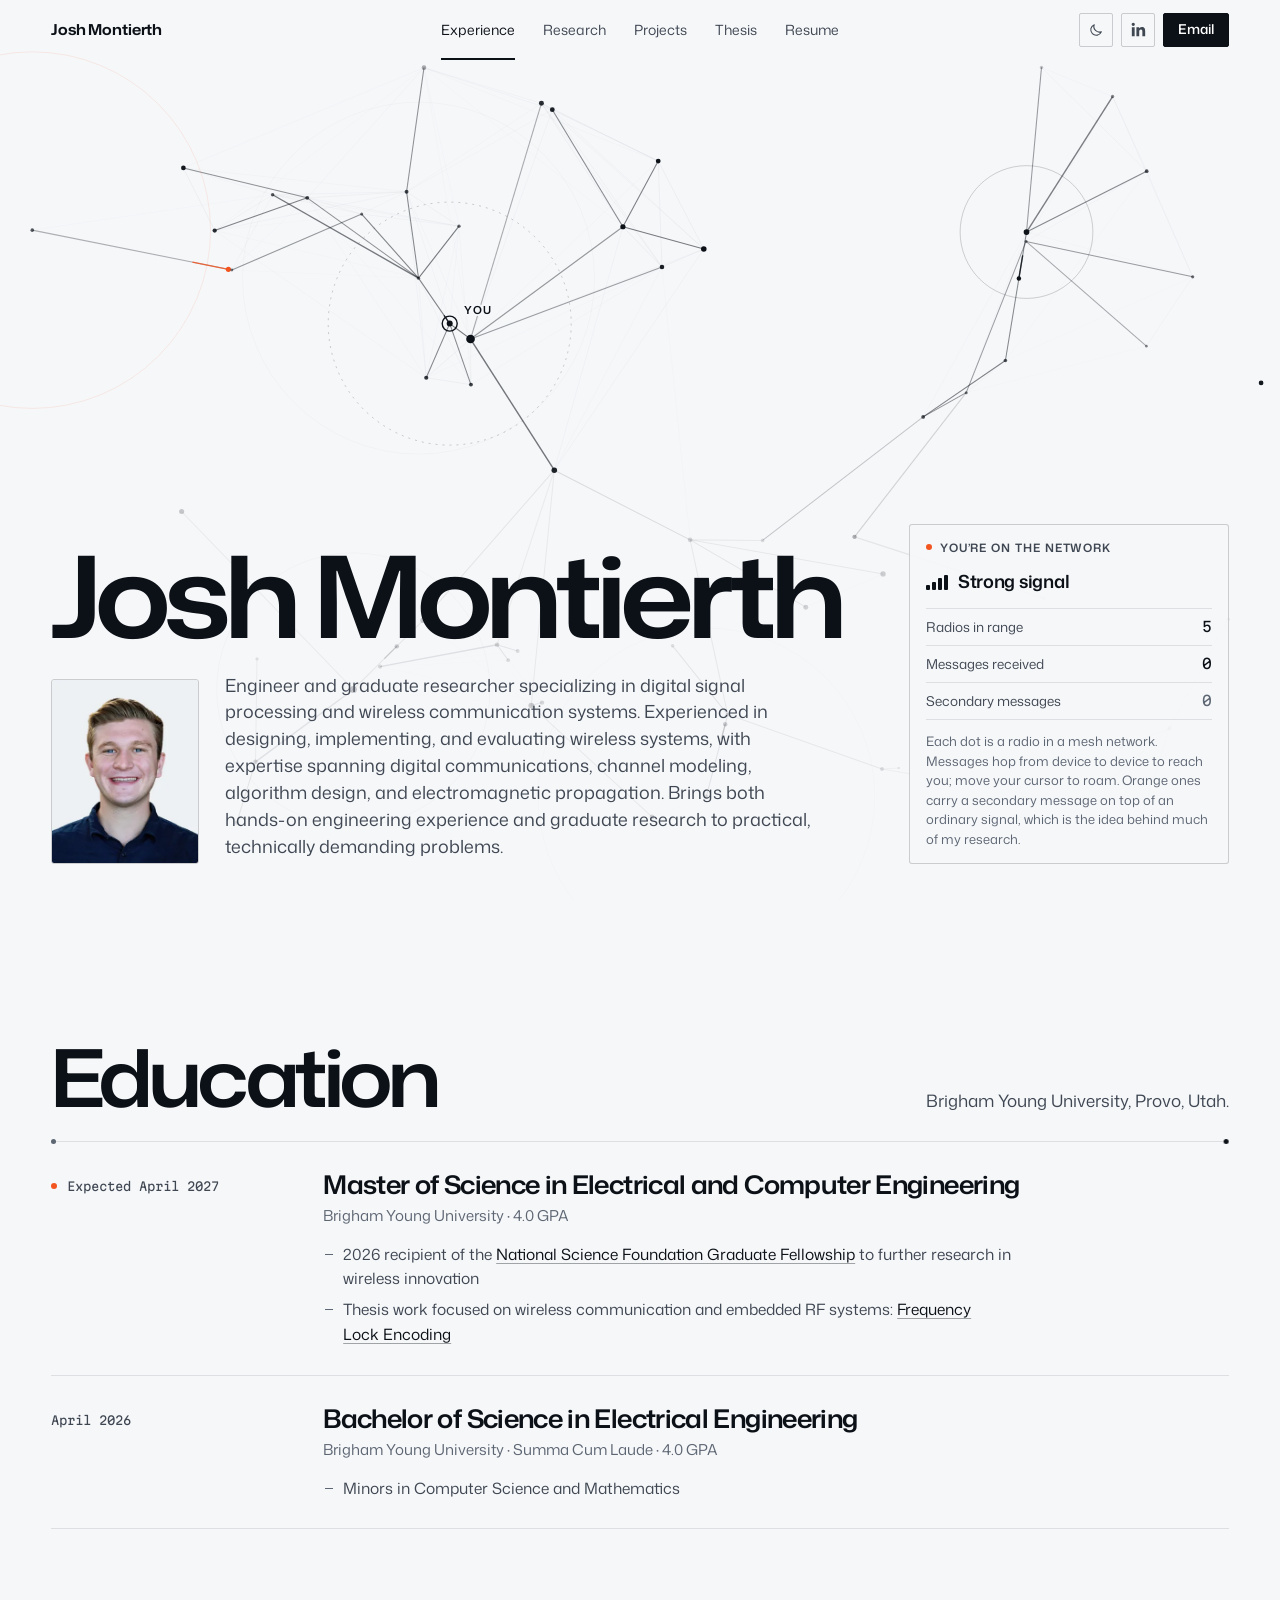
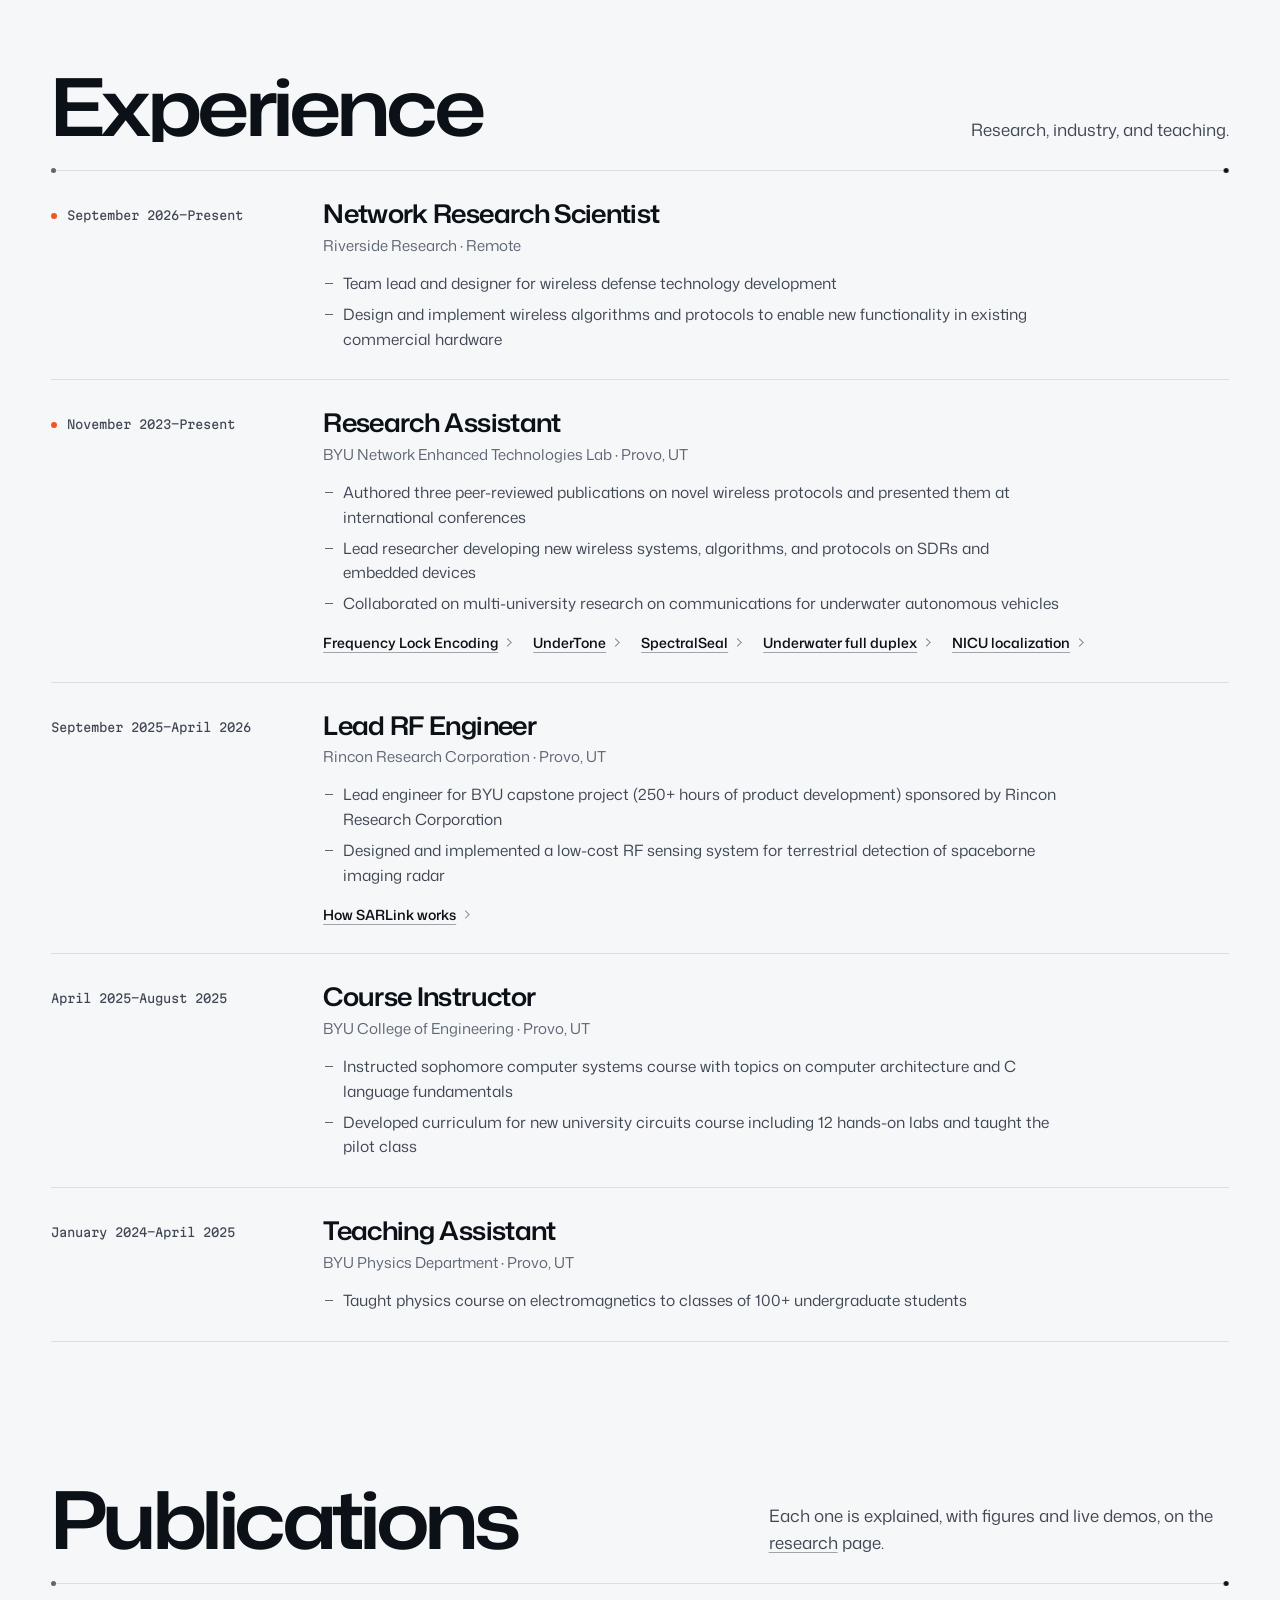
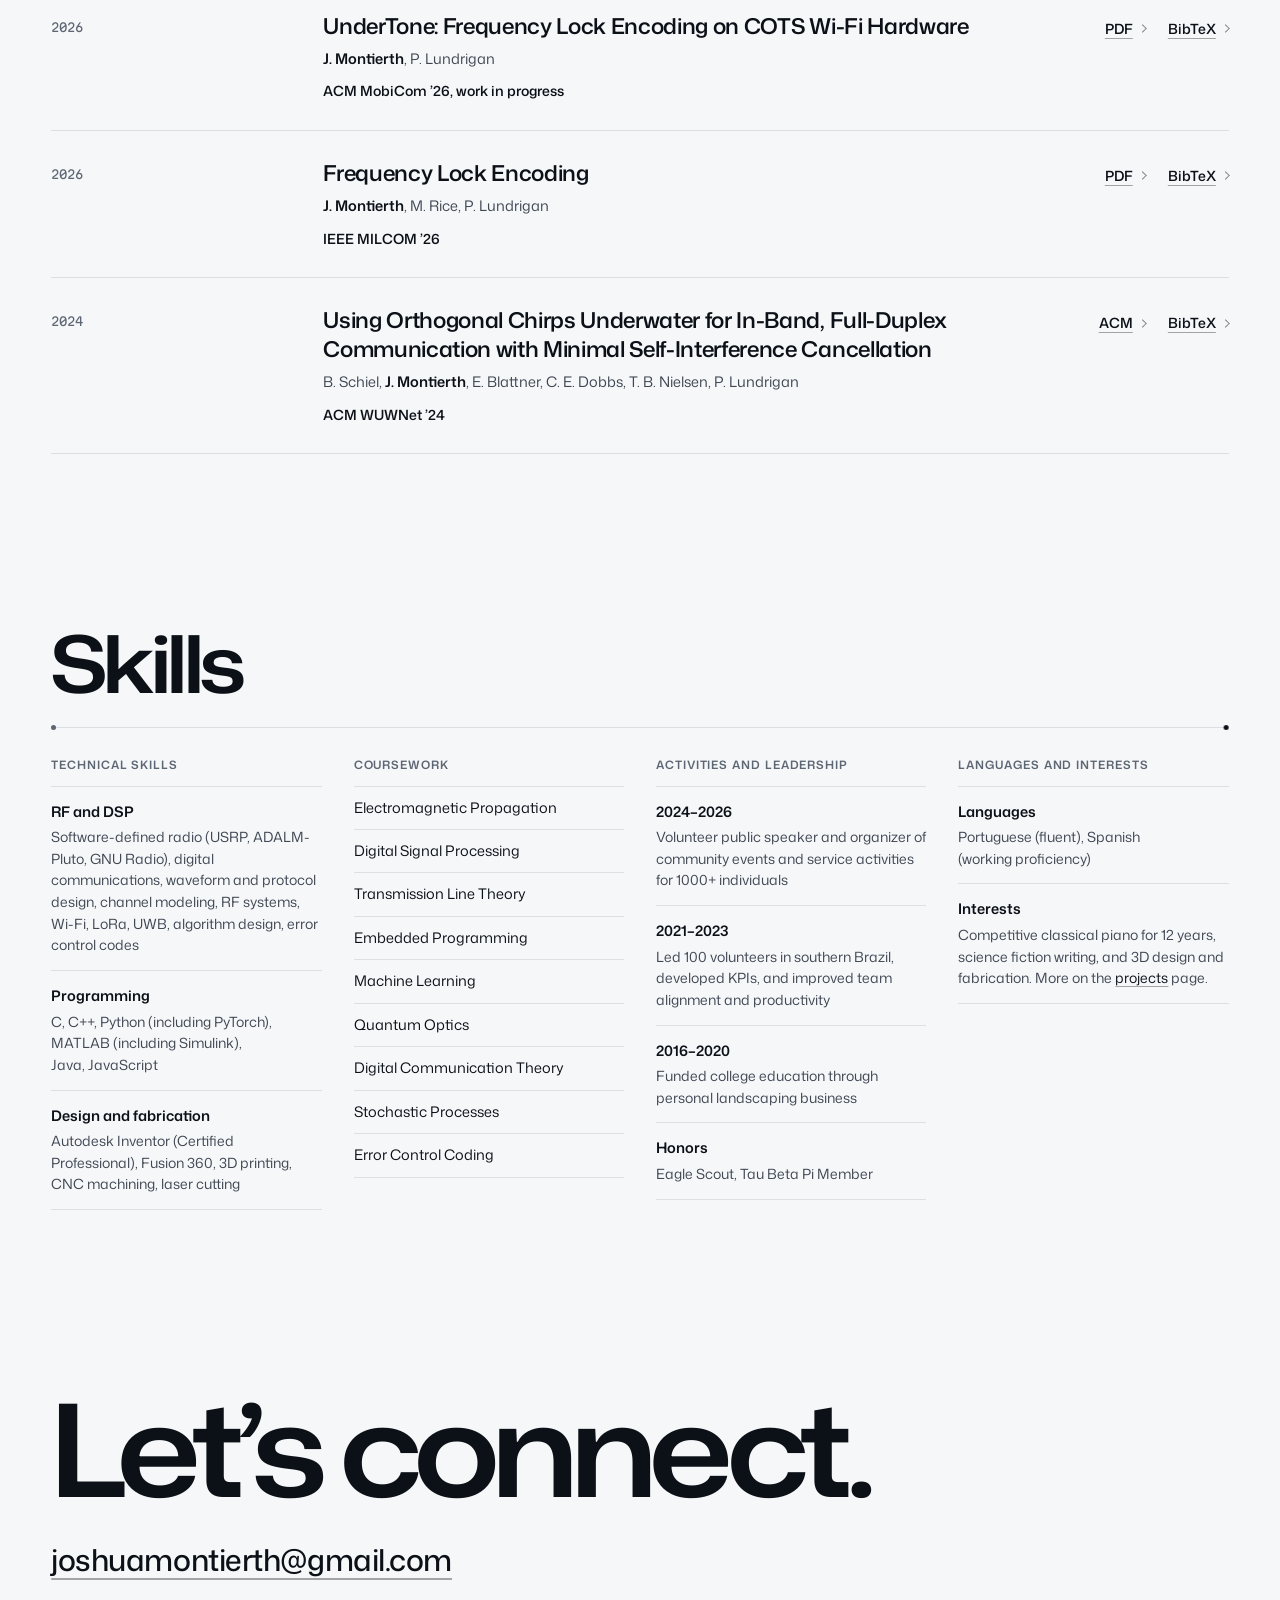
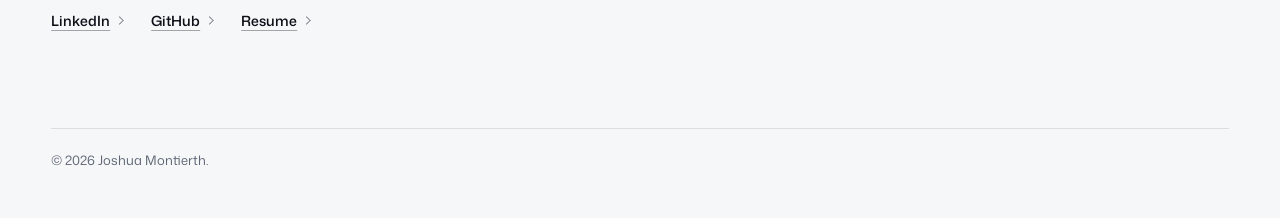
==== commit 69a23421: "Update site: live research scenes, readable plots, SARLink walkthrough, daily-use apps Research: 3D " ====
--- a/index.html
+++ b/index.html
@@ -12,8 +12,15 @@
 <meta property="og:description" content="Network Research Scientist at Riverside Research. MS ECE at BYU and NSF Graduate Research Fellow.">
 <meta property="og:type" content="website">
 <meta property="og:url" content="https://joshuamontierth.github.io/">
-<meta property="og:image" content="https://joshuamontierth.github.io/assets/img/headshot.jpg">
+<meta property="og:site_name" content="Josh Montierth">
+<meta property="og:image" content="https://joshuamontierth.github.io/assets/img/og-card.png">
+<meta property="og:image:width" content="1200">
+<meta property="og:image:height" content="630">
+<meta property="og:image:alt" content="Josh Montierth, wireless systems engineer, over a drawing of a mesh network.">
+<meta name="twitter:card" content="summary_large_image">
 <link rel="icon" href="assets/img/favicon.svg" type="image/svg+xml">
+<link rel="icon" href="assets/img/favicon-32.png" sizes="32x32" type="image/png">
+<link rel="apple-touch-icon" href="assets/img/apple-touch-icon.png">
 <link rel="preload" href="assets/fonts/mona-sans-latin.woff2" as="font" type="font/woff2" crossorigin>
 <link rel="preload" href="assets/fonts/martian-mono-latin.woff2" as="font" type="font/woff2" crossorigin>
 <script>(function(){var r=document.documentElement,t=null;try{t=localStorage.getItem("theme")}catch(e){}if(t==="light"||t==="dark")r.setAttribute("data-theme",t);r.classList.add("js")})()</script>
@@ -49,12 +56,12 @@
     <div class="hero-copy">
       <h1 id="hero-title" data-reveal>Josh Montierth</h1>
       <div class="hero-id" data-reveal>
-        <img class="headshot" src="assets/img/headshot.jpg" alt="Josh Montierth" width="480" height="600">
+        <img class="headshot tw-d" src="assets/img/headshot-dark.jpg" srcset="assets/img/headshot-dark-320.webp 320w, assets/img/headshot-dark.jpg 444w" sizes="(max-width: 600px) 22vw, (max-width: 860px) 12vw, (max-width: 1100px) 15vw, 148px" alt="Josh Montierth" width="444" height="555"><img class="headshot tw-l" src="assets/img/headshot-light.jpg" srcset="assets/img/headshot-light-320.webp 320w, assets/img/headshot-light.jpg 444w" sizes="(max-width: 600px) 22vw, (max-width: 860px) 12vw, (max-width: 1100px) 15vw, 148px" alt="Josh Montierth" width="444" height="555">
         <p class="hero-lede">Engineer and graduate researcher specializing in digital signal processing and wireless communication systems. Experienced in designing, implementing, and evaluating wireless systems, with expertise spanning digital communications, channel modeling, algorithm design, and electromagnetic propagation. Brings both hands-on engineering experience and graduate research to practical, technically demanding problems.</p>
       </div>
     </div>
     <aside class="tele" aria-label="Live network demo" data-reveal>
-      <p class="tele-h"><span class="dot" aria-hidden="true"></span>You're on the network</p>
+      <p class="tele-h"><span class="dot" aria-hidden="true"></span>You’re on the network</p>
       <p class="signal"><span class="bars" id="t-bars" data-level="0" aria-hidden="true"><i></i><i></i><i></i><i></i></span><span id="t-quality">Searching</span></p>
       <dl class="tele-grid">
         <div><dt>Radios in range</dt><dd id="t-range">0</dd></div>
@@ -139,7 +146,7 @@
           <li>Lead engineer for BYU capstone project (250+ hours of product development) sponsored by Rincon Research Corporation</li>
           <li>Designed and implemented a low-cost RF sensing system for terrestrial detection of spaceborne imaging radar</li>
         </ul>
-        <p class="role-links"><a class="lnk" href="research.html#sarlink">How SARLINK works</a></p>
+        <p class="role-links"><a class="lnk" href="research.html#sarlink">How SARLink works</a></p>
       </div>
     </li>
     <li class="entry">
@@ -175,7 +182,7 @@
       <div class="pub-main">
         <h3><a href="assets/docs/Montierth-MobiCom-2026-UnderTone-WiP.pdf">UnderTone: Frequency Lock Encoding on COTS <span class="nw">Wi-Fi</span> Hardware</a></h3>
         <p class="pub-auth"><b>J. Montierth</b>, P. Lundrigan</p>
-        <p class="pub-venue">ACM MobiCom '26, work in progress</p>
+        <p class="pub-venue">ACM MobiCom ’26, work in progress</p>
       </div>
       <p class="pub-files"><a class="lnk" href="assets/docs/Montierth-MobiCom-2026-UnderTone-WiP.pdf">PDF</a><button class="lnk" type="button" data-bib="undertone">BibTeX</button></p>
     </li>
@@ -184,7 +191,7 @@
       <div class="pub-main">
         <h3><a href="assets/docs/Montierth-MILCOM-2026-Frequency-Lock-Encoding.pdf">Frequency Lock Encoding</a></h3>
         <p class="pub-auth"><b>J. Montierth</b>, M. Rice, P. Lundrigan</p>
-        <p class="pub-venue">IEEE MILCOM '26</p>
+        <p class="pub-venue">IEEE MILCOM ’26</p>
       </div>
       <p class="pub-files"><a class="lnk" href="assets/docs/Montierth-MILCOM-2026-Frequency-Lock-Encoding.pdf">PDF</a><button class="lnk" type="button" data-bib="fle">BibTeX</button></p>
     </li>
@@ -193,7 +200,7 @@
       <div class="pub-main">
         <h3><a href="https://doi.org/10.1145/3699432.3699464">Using Orthogonal Chirps Underwater for In-Band, Full-Duplex Communication with Minimal Self-Interference Cancellation</a></h3>
         <p class="pub-auth">B. Schiel, <b>J. Montierth</b>, E. Blattner, C. E. Dobbs, T. B. Nielsen, P. Lundrigan</p>
-        <p class="pub-venue">ACM WUWNet '24</p>
+        <p class="pub-venue">ACM WUWNet ’24</p>
       </div>
       <p class="pub-files"><a class="lnk" href="https://doi.org/10.1145/3699432.3699464">ACM</a><button class="lnk" type="button" data-bib="chirps">BibTeX</button></p>
     </li>
@@ -242,7 +249,7 @@
 </section>
 
 <section class="sec contact" id="contact" aria-labelledby="contact-h">
-  <h2 id="contact-h" data-reveal>Let's connect.</h2>
+  <h2 id="contact-h" data-reveal>Let’s connect.</h2>
   <p class="c-mail"><a href="mailto:joshuamontierth@gmail.com">joshuamontierth@gmail.com</a></p>
   <p class="c-links">
     <a class="lnk" href="https://www.linkedin.com/in/josh-montierth/">LinkedIn</a>
--- a/css/site.css
+++ b/css/site.css
@@ -29,6 +29,8 @@
   font-weight: 100 800; font-stretch: 75% 112.5%; font-style: normal; font-display: swap;
 }
 @font-face { font-family: "Noto Sans Math"; src: url("../assets/fonts/noto-sans-math.ttf") format("truetype"); font-display: swap; }
+/* the ray tracer's few italic letters, cut from the face above so the projects page doesn't load all of it */
+@font-face { font-family: "Noto Sans Math RT"; src: url("../assets/fonts/noto-sans-math-rt.woff2") format("woff2"); font-display: swap; }
 
 /* ---------- theme tokens: dark is the default ---------- */
 :root {
@@ -104,7 +106,7 @@
 
 /* ---------- base ---------- */
 *, *::before, *::after { box-sizing: border-box; }
-html { -webkit-text-size-adjust: 100%; scroll-padding-top: calc(var(--bar-h) + 20px); scrollbar-color: var(--scrollbar) var(--bg); background: var(--bg); }
+html { -webkit-text-size-adjust: 100%; -webkit-tap-highlight-color: transparent; scroll-padding-top: calc(var(--bar-h) + 20px); scrollbar-color: var(--scrollbar) var(--bg); background: var(--bg); }
 @media (prefers-reduced-motion: no-preference) { html { scroll-behavior: smooth; } }
 body {
   margin: 0; background: var(--bg); color: var(--fg);
@@ -119,11 +121,15 @@
 a { color: inherit; text-decoration-thickness: 1px; text-underline-offset: 0.2em; text-decoration-color: var(--line-3); transition: text-decoration-color 160ms ease, color 160ms ease; }
 a:hover { text-decoration-color: currentColor; }
 ::selection { background: var(--sig); color: var(--sig-ink); }
-:focus-visible { outline: 2px solid var(--sig); outline-offset: 3px; border-radius: 2px; }
+:focus-visible { outline: 2px solid var(--sig-fg); outline-offset: 3px; border-radius: 2px; }
+h1, h2 { overflow-wrap: break-word; }
 .skip { position: absolute; left: var(--pad); top: -100px; z-index: 100; background: var(--solid); color: var(--solid-ink); padding: 8px 12px; font-weight: 600; }
 .skip:focus { top: 10px; }
 .nw { white-space: nowrap; }
 .vh { position: absolute !important; width: 1px; height: 1px; overflow: hidden; clip: rect(0 0 0 0); white-space: nowrap; }
+.vh math { font-family: inherit; }   /* read aloud, never drawn: no need to fetch the math face */
+/* without JavaScript the live panels have nothing to draw, so they step aside */
+html:not(.js) :is(.inst, .mood-demo) { display: none; }
 
 /* ---------- buttons and links ---------- */
 .btn {
@@ -133,17 +139,21 @@
   transition: background-color 180ms ease, border-color 180ms ease, color 180ms ease, transform 180ms var(--ease);
 }
 .btn:active { transform: translateY(1px); }
-.btn.btn-ghost:hover { border-color: var(--line-3); background: var(--hover); }
 .btn.btn-solid { background: var(--solid); border-color: var(--solid); color: var(--solid-ink); }
-.btn.btn-solid:hover { background: var(--solid-hover); border-color: var(--solid-hover); color: var(--solid-ink); }
+@media (hover: hover) {
+  .btn.btn-ghost:hover { border-color: var(--line-3); background: var(--hover); }
+  .btn.btn-solid:hover { background: var(--solid-hover); border-color: var(--solid-hover); color: var(--solid-ink); }
+}
 .lnk {
   display: inline-flex; align-items: center; gap: 6px; background: none; border: 0; padding: 0; cursor: pointer;
   font-size: 14px; font-weight: 550; color: var(--fg);
   text-decoration: underline; text-decoration-color: var(--line-3); text-underline-offset: 0.3em;
 }
 .lnk::after { content: ""; width: 7px; height: 7px; border-top: 1.5px solid currentColor; border-right: 1.5px solid currentColor; transform: rotate(45deg) scale(0.85); opacity: 0.55; transition: transform 200ms var(--ease), opacity 200ms ease; }
-.lnk:hover { text-decoration-color: var(--sig); }
-.lnk:hover::after { transform: translateX(2px) rotate(45deg) scale(0.85); opacity: 1; }
+@media (hover: hover) {
+  .lnk:hover { text-decoration-color: var(--sig); }
+  .lnk:hover::after { transform: translateX(2px) rotate(45deg) scale(0.85); opacity: 1; }
+}
 .links { margin-top: 24px; display: flex; flex-wrap: wrap; gap: 10px 26px; }
 
 /* ==========================================================================
@@ -151,27 +161,29 @@
    ========================================================================== */
 .bar {
   position: fixed; top: 0; left: 0; right: 0; z-index: 50; height: var(--bar-h);
-  display: grid; grid-template-columns: auto 1fr auto; align-items: center; gap: 24px;
-  padding: 0 var(--pad); border-bottom: 1px solid transparent;
+  display: grid; grid-template-columns: 1fr auto 1fr; align-items: center; gap: 24px;
+  padding: 0 max(var(--pad), calc((100% - var(--max)) / 2)); border-bottom: 1px solid transparent;
   transition: background-color 240ms ease, border-color 240ms ease;
   view-transition-name: bar;
 }
 .bar.is-solid { background: var(--bg); border-bottom-color: var(--line); }
-.bar-name { font-size: 15px; font-weight: 650; font-stretch: 112%; letter-spacing: -0.01em; text-decoration: none; white-space: nowrap; }
+.bar-name { justify-self: start; font-size: 15px; font-weight: 650; font-stretch: 112%; letter-spacing: -0.01em; text-decoration: none; white-space: nowrap; }
 .tabs { display: flex; justify-content: center; gap: 2px; }
 .tabs a { position: relative; padding: 8px 13px; font-size: 14px; color: var(--fg-2); text-decoration: none; border-radius: 2px; transition: color 160ms ease, background-color 160ms ease; white-space: nowrap; }
-.tabs a:hover { color: var(--fg); background: var(--hover); }
+@media (hover: hover) { .tabs a:hover { color: var(--fg); background: var(--hover); } }
+.tabs a:active { background: var(--hover); }
 .tabs a[aria-current="page"] { color: var(--fg); }
 .tabs a[aria-current="page"]::after { content: ""; position: absolute; left: 13px; right: 13px; bottom: -12px; height: 2px; background: var(--fg); view-transition-name: tab-mark; }
 .bar-act { display: flex; align-items: center; gap: 8px; justify-content: flex-end; }
-.bar-act .btn { height: 34px; padding: 0 14px; font-size: 13.5px; }
+.bar-act .btn { gap: 0; height: 34px; padding: 0 14px; font-size: 13.5px; }
 
 .theme-btn {
   display: inline-grid; place-items: center; width: 34px; height: 34px; padding: 0;
   border: 1px solid var(--line-2); border-radius: 2px; background: transparent; color: var(--fg-2); cursor: pointer;
-  transition: color 160ms ease, border-color 160ms ease, background-color 160ms ease;
-}
-.theme-btn:hover { color: var(--fg); border-color: var(--line-3); background: var(--hover); }
+  transition: color 160ms ease, border-color 160ms ease, background-color 160ms ease, transform 160ms var(--ease);
+}
+@media (hover: hover) { .theme-btn:hover { color: var(--fg); border-color: var(--line-3); background: var(--hover); } }
+.theme-btn:active { transform: translateY(1px); background: var(--hover); transition-duration: 60ms; }
 .theme-btn svg { width: 16px; height: 16px; fill: none; stroke: currentColor; stroke-width: 1.6; stroke-linecap: round; stroke-linejoin: round; }
 .bar-in svg { width: 15px; height: 15px; fill: currentColor; stroke: none; }
 
@@ -196,8 +208,11 @@
   width: 100%; max-width: calc(var(--max) + 2 * var(--pad)); margin: 0 auto; padding: 0 var(--pad) 36px;
 }
 .hero h1 { font-size: clamp(54px, 9.2vw, 138px); font-weight: 620; font-stretch: 118%; letter-spacing: -0.045em; line-height: 0.9; }
-.hero-id { display: grid; grid-template-columns: 148px minmax(0, 1fr); gap: 26px; align-items: end; margin-top: 26px; }
-.headshot { width: 148px; aspect-ratio: 4 / 5; object-fit: cover; border-radius: 3px; border: 1px solid var(--line-2); }
+/* the name is sized from its own column, so it holds one line at every desktop width */
+.hero-copy { container-type: inline-size; }
+@media (min-width: 861px) { .hero h1 { font-size: min(138px, 13.8cqi); white-space: nowrap; } }
+.hero-id { display: grid; grid-template-columns: 148px minmax(0, 1fr); gap: 26px; align-items: start; margin-top: 26px; }
+.headshot { width: 148px; margin-top: 7px; aspect-ratio: 4 / 5; object-fit: cover; border-radius: 3px; border: 1px solid var(--line-2); }
 .hero-lede { max-width: 54ch; font-size: clamp(17px, 1.4vw, 20px); line-height: 1.5; color: var(--fg-2); text-wrap: pretty; }
 .hero-act { margin-top: 24px; display: flex; flex-wrap: wrap; gap: 10px; }
 
@@ -238,7 +253,7 @@
    Home sections
    ========================================================================== */
 .sec { max-width: calc(var(--max) + 2 * var(--pad)); margin: 0 auto; padding: 140px var(--pad) 0; }
-.sec-head { position: relative; display: grid; grid-template-columns: minmax(0, 1fr) minmax(0, 1fr); gap: 32px; align-items: end; padding-bottom: 28px; border-bottom: 1px solid var(--line); }
+.sec-head { position: relative; container-type: inline-size; display: grid; grid-template-columns: minmax(0, 1fr) minmax(0, 1fr); gap: 32px; align-items: end; padding-bottom: 28px; border-bottom: 1px solid var(--line); }
 .sec-head h2 { font-size: clamp(42px, 6.2vw, 88px); font-weight: 600; font-stretch: 118%; letter-spacing: -0.045em; line-height: 0.92; }
 .sec-head p { justify-self: end; max-width: 46ch; font-size: 17px; color: var(--fg-2); text-wrap: pretty; }
 /* headings are wiped on once, like a sweep crossing them */
@@ -249,30 +264,32 @@
 .sec-head::before { left: 0; }
 .sec-head::after { left: 0; background: var(--fg); opacity: 0; }
 .sec-head.is-in::after { animation: hop 1.6s var(--ease) 0.25s forwards; }
-@keyframes hop { 0% { left: 0; opacity: 1; } 100% { left: calc(100% - 5px); opacity: 1; } }
+@keyframes hop { from { opacity: 1; transform: none; } to { opacity: 1; transform: translateX(calc(100cqi - 5px)); } }
 
 /* education and experience */
-.entries { margin-top: 8px; }
-.entry { display: grid; grid-template-columns: 240px minmax(0, 1fr); gap: 32px; padding: 30px 0; border-bottom: 1px solid var(--line); }
+.entries { margin-top: 0; }
+.entry { display: grid; grid-template-columns: 240px minmax(0, 1fr); gap: 32px; padding: 28px 0; border-bottom: 1px solid var(--line); }
 .entry-when { align-self: start; display: flex; align-items: center; gap: 10px; font-family: var(--mono); font-size: 12px; color: var(--fg-2); padding-top: 7px; }
 .entry.is-live .entry-when::before { content: ""; width: 6px; height: 6px; flex: none; border-radius: 50%; background: var(--sig); }
 .entry-body h3 { font-size: clamp(21px, 2vw, 26px); font-weight: 600; font-stretch: 110%; letter-spacing: -0.025em; line-height: 1.15; text-wrap: balance; }
 .entry-org { margin-top: 5px; font-size: 15px; color: var(--fg-3); }
 .entry-body ul { margin-top: 14px; max-width: 74ch; }
-.entry-body li { position: relative; padding-left: 20px; font-size: 15.5px; line-height: 1.6; color: var(--fg-2); }
+.entry-body li { position: relative; padding-left: 20px; font-size: 15.5px; line-height: 1.6; color: var(--fg-2); text-wrap: pretty; }
 .entry-body li + li { margin-top: 6px; }
 .entry-body li::before { content: ""; position: absolute; left: 2px; top: 0.78em; width: 8px; height: 1px; background: var(--fg-3); }
 .entry-body li a { color: var(--fg); }
 .role-links { margin-top: 16px; display: flex; flex-wrap: wrap; gap: 8px 22px; }
 
 /* publications */
-.pub { display: grid; grid-template-columns: 96px minmax(0, 1fr) auto; gap: 24px; padding: 28px 0; border-bottom: 1px solid var(--line); transition: background-color 200ms ease; }
-.pub:hover { background: linear-gradient(90deg, var(--hover), transparent 70%); }
+/* publications share the entries' 240px date column, so the page has one text edge */
+.pub { position: relative; isolation: isolate; display: grid; grid-template-columns: 240px minmax(0, 1fr) auto; gap: 32px; padding: 28px 0; border-bottom: 1px solid var(--line); }
+.pub::before { content: ""; position: absolute; inset: 0; z-index: -1; pointer-events: none; background: linear-gradient(90deg, var(--hover), transparent 70%); opacity: 0; transition: opacity 200ms ease; }
+@media (hover: hover) { .pub:hover::before { opacity: 1; } }
 .pub-when { font-family: var(--mono); font-size: 12px; color: var(--fg-3); padding-top: 6px; }
 .pub h3 { font-size: clamp(19px, 1.7vw, 23px); font-weight: 560; font-stretch: 104%; letter-spacing: -0.015em; line-height: 1.3; max-width: 52ch; text-wrap: balance; }
-.pub h3 a { text-decoration: none; background: linear-gradient(var(--sig), var(--sig)) 0 100% / 0 1px no-repeat; transition: background-size 400ms var(--ease); }
-.pub h3 a:hover { background-size: 100% 1px; }
-.pub-auth { margin-top: 8px; font-size: 14.5px; color: var(--fg-2); }
+.pub h3 a { text-decoration: none; background: linear-gradient(var(--sig), var(--sig)) 0 100% / 0 1px no-repeat; transition: background-size 160ms ease-out; }
+@media (hover: hover) { .pub h3 a:hover { background-size: 100% 1px; transition: background-size 400ms var(--ease); } }
+.pub-auth { margin-top: 8px; font-size: 14.5px; color: var(--fg-2); text-wrap: pretty; }
 .pub-auth b { color: var(--fg); font-weight: 600; }
 .pub-venue { margin-top: 10px; display: flex; flex-wrap: wrap; align-items: center; gap: 8px 12px; font-size: 14px; font-weight: 550; color: var(--fg); }
 .pub-files { display: flex; gap: 22px; padding-top: 6px; align-self: start; white-space: nowrap; }
@@ -281,19 +298,19 @@
 
 /* skills */
 .skills { display: grid; grid-template-columns: repeat(4, minmax(0, 1fr)); gap: 0 32px; }
-.skill-col h3 { padding: 26px 0 12px; border-bottom: 1px solid var(--line); font-size: 11.5px; font-weight: 600; letter-spacing: 0.08em; text-transform: uppercase; color: var(--fg-3); }
+.skill-col h3 { padding: 28px 0 12px; border-bottom: 1px solid var(--line); font-size: 11.5px; font-weight: 600; letter-spacing: 0.08em; text-transform: uppercase; color: var(--fg-3); }
 .skill-col dl div { padding: 14px 0; border-bottom: 1px solid var(--line); }
 .skill-col dt { font-size: 14.5px; font-weight: 600; }
-.skill-col dd { margin-top: 3px; font-size: 14px; line-height: 1.55; color: var(--fg-2); }
+.skill-col dd { margin-top: 3px; font-size: 14px; line-height: 1.55; color: var(--fg-2); text-wrap: pretty; }
 .skill-col dd a { color: var(--fg); }
 .course li { padding: 10px 0; border-bottom: 1px solid var(--line); font-size: 14.5px; }
 
 /* contact */
 .contact { padding-top: 180px; padding-bottom: 96px; }
-.contact h2 { font-size: clamp(40px, 5.6vw, 80px); font-weight: 600; font-stretch: 118%; letter-spacing: -0.05em; line-height: 0.9; }
+.contact h2 { font-size: clamp(52px, 10vw, 156px); font-weight: 600; font-stretch: 118%; letter-spacing: -0.05em; line-height: 0.9; }
 .c-mail { margin-top: 32px; font-size: clamp(20px, 2.4vw, 30px); font-weight: 500; letter-spacing: -0.015em; }
-.c-mail a { text-decoration-color: var(--line-3); text-decoration-thickness: 2px; text-underline-offset: 0.22em; }
-.c-mail a:hover { text-decoration-color: var(--fg); }
+.c-mail a { overflow-wrap: anywhere; text-decoration-color: var(--line-3); text-decoration-thickness: 2px; text-underline-offset: 0.22em; }
+@media (hover: hover) { .c-mail a:hover { text-decoration-color: var(--fg); } }
 .c-links { margin-top: 26px; display: flex; flex-wrap: wrap; gap: 12px 28px; }
 .foot { position: relative; max-width: calc(var(--max) + 2 * var(--pad)); margin: 0 auto; padding: 22px var(--pad) 48px; }
 .foot::before { content: ""; position: absolute; top: 0; left: var(--pad); right: var(--pad); height: 1px; background: var(--line); }
@@ -308,6 +325,8 @@
 .page-head p { justify-self: end; max-width: 50ch; font-size: 17px; color: var(--fg-2); text-wrap: pretty; }
 .page-head > div { justify-self: end; max-width: 50ch; }
 .page-head > div p + p { margin-top: 12px; }
+/* a long note sits beside the title from the top, instead of pushing the title down */
+.page-head:has(> div) { align-items: start; }
 
 /* shared figure surfaces */
 .plate { border: 1px solid var(--line); border-radius: 3px; background: var(--bg-2); overflow: hidden; display: flex; flex-direction: column; }
@@ -318,6 +337,8 @@
 .fig-gap { margin-top: 28px; }
 .figs { display: grid; grid-template-columns: repeat(2, minmax(0, 1fr)); gap: 16px; margin-top: 28px; }
 .figs--1 { grid-template-columns: minmax(0, 1fr); }
+/* side-by-side plates share their rows, so the caption rules line up across a pair */
+.figs > .plate:has(> figcaption) { display: grid; grid-row: span 2; grid-template-rows: subgrid; row-gap: 0; }
 .figs .plate img { height: clamp(220px, 22vw, 320px); }
 .figs--1 .plate img, .figs .plate.is-natural img { height: auto; }
 .shots { display: grid; gap: 14px; }
@@ -329,6 +350,10 @@
 .inst { margin-top: 28px; border: 1px solid var(--line); border-radius: 3px; background: var(--bg-2); overflow: hidden; }
 .inst-cv { width: 100%; height: clamp(320px, 30vw, 430px); }
 .inst-cv[data-inst="seal"] { height: 380px; }
+.inst-cv + .inst-cv { border-top: 1px solid var(--line); }
+.inst-cv:is([data-inst="sarpass"], [data-inst="uwnodes"]) { height: clamp(300px, 26vw, 380px); }
+.inst-cv:is([data-inst="sar"], [data-inst="chirp"]) { height: clamp(280px, 24vw, 340px); }
+.inst-cv[data-inst="nets"] { height: clamp(380px, 32vw, 440px); }
 .inst-h { display: flex; align-items: center; gap: 8px; margin-bottom: 4px; font-size: 14px; font-weight: 600; color: var(--fg); }
 .inst-h::before { content: ""; width: 6px; height: 6px; border-radius: 50%; background: var(--sig); }
 
@@ -400,7 +425,7 @@
 .wp-ok path, .sl-ok path, .wp-bad path + path, .sl-bad path + path { stroke: #ffffff; }
 .wp-bad path:first-child, .sl-bad path:first-child { fill: var(--sig); }
 .wp-ok, .wp-bad { opacity: 0; }
-.wifi-phone.is-on .wp-spin { animation: wp-spin 0.8s linear infinite; }
+.wifi-phone.is-on .wp-spin { animation: wp-spin 0.8s linear 4; }
 .wifi-phone.is-on .wp-checking { animation: wp-out 0.25s ease 2.4s forwards; }
 .wifi-phone.is-on .wp-ok, .wifi-phone.is-on .wp-bad { animation: wp-in 0.45s var(--ease) 2.55s forwards; }
 .wifi-phone.is-done .wp-checking, html:not(.js) .wp-checking { display: none; }
@@ -422,16 +447,17 @@
 .rail { position: sticky; top: calc(var(--bar-h) + 28px); align-self: start; }
 .rail ol { border-left: 1px solid var(--line); }
 .rail a { display: block; padding: 6px 0 6px 16px; margin-left: -1px; border-left: 1px solid transparent; font-size: 13.5px; color: var(--fg-3); text-decoration: none; transition: color 160ms ease, border-color 160ms ease; }
-.rail a:hover { color: var(--fg); }
+@media (hover: hover) { .rail a:hover { color: var(--fg); } }
 .rail a.is-on { color: var(--fg); border-left-color: var(--fg); }
 .rail-h { margin: 22px 0 6px 16px; font-size: 11.5px; font-weight: 600; letter-spacing: 0.08em; text-transform: uppercase; color: var(--fg-3); }
 .rail-h:first-child { margin-top: 0; }
 .r-main { min-width: 0; }
 .chap { padding-bottom: 104px; }
-.chap > h2 { font-size: clamp(32px, 3.8vw, 54px); font-weight: 600; font-stretch: 114%; letter-spacing: -0.04em; line-height: 0.98; }
-.chap .lede { margin-top: 14px; max-width: none; font-size: clamp(18px, 1.5vw, 21px); font-weight: 500; line-height: 1.42; color: var(--fg-2); text-wrap: balance; }
+.chap > h2 { font-size: clamp(32px, 3.8vw, 54px); font-weight: 600; font-stretch: 114%; letter-spacing: -0.04em; line-height: 0.98; text-wrap: balance; }
+.chap .lede { margin-top: 14px; max-width: 46ch; font-size: clamp(18px, 1.5vw, 21px); font-weight: 500; line-height: 1.42; color: var(--fg-2); text-wrap: balance; }
 .prose { margin-top: 10px; }
-.prose p { margin-top: 16px; font-size: 16.5px; line-height: 1.7; color: var(--fg-2); text-wrap: pretty; }
+/* text keeps a reading measure; figures, instruments and diagrams take the full column */
+.prose p { max-width: 68ch; margin-top: 16px; font-size: 16.5px; line-height: 1.7; color: var(--fg-2); text-wrap: pretty; }
 .prose strong { color: var(--fg); font-weight: 600; }
 .prose a { color: var(--fg); }
 .chap h3 { margin-top: 56px; font-size: 22px; font-weight: 600; font-stretch: 108%; letter-spacing: -0.02em; }
@@ -468,7 +494,6 @@
 /* Mood Music sample: the words, Gemma's read of them, and the music, in sync */
 .md-top { display: grid; grid-template-columns: 64px minmax(0, 1fr) auto; align-items: center; gap: 22px; padding: 24px 26px 6px; }
 .md-play { position: relative; width: 64px; height: 64px; padding: 0; border: 0; border-radius: 50%; background: var(--fg); color: var(--bg); cursor: pointer; display: grid; place-items: center; transition: background-color 220ms ease, color 220ms ease, transform 160ms var(--ease); }
-.md-play:hover { transform: scale(1.05); }
 .md-play:active { transform: scale(0.96); }
 .md-play.is-on { background: var(--sig); color: var(--sig-ink); }
 .md-i { position: absolute; width: 26px; height: 26px; transition: opacity 180ms ease, transform 220ms var(--ease); }
@@ -477,9 +502,6 @@
 .md-i-pause { fill: currentColor; opacity: 0; transform: scale(0.5); }
 .md-play.is-on .md-i-spk { opacity: 0; transform: scale(0.5); }
 .md-play.is-on .md-i-pause { opacity: 1; transform: none; }
-.md-w { animation: md-wave 1.9s ease-in-out infinite; }
-.md-w2 { animation-delay: 0.28s; }
-@keyframes md-wave { 0%, 100% { opacity: 0.3; } 50% { opacity: 1; } }
 .md-ring { position: absolute; inset: -7px; width: calc(100% + 14px); height: calc(100% + 14px); transform: rotate(-90deg); pointer-events: none; }
 .md-ring circle { fill: none; stroke: var(--line-2); stroke-width: 1.2; }
 .md-ring .md-ring-fill { stroke: var(--sig); stroke-width: 2; stroke-linecap: round; stroke-dasharray: 1; stroke-dashoffset: 1; }
@@ -491,7 +513,7 @@
 .md-body { display: grid; grid-template-columns: minmax(0, 1.45fr) minmax(0, 1fr); border-top: 1px solid var(--line); }
 .md-said, .md-mood { padding: 22px 26px 24px; }
 .md-said { border-right: 1px solid var(--line); }
-.md-label { font-family: var(--mono); font-size: 11px; letter-spacing: 0.08em; text-transform: uppercase; color: var(--fg-3); }
+.md-label { font-size: 11.5px; font-weight: 600; letter-spacing: 0.08em; text-transform: uppercase; color: var(--fg-3); }
 .md-text { margin-top: 14px; min-height: 2.9em; font-size: clamp(19px, 2vw, 24px); font-weight: 500; line-height: 1.42; letter-spacing: -0.012em; color: var(--fg); text-wrap: pretty; }
 .md-text span { opacity: 0.16; transition: opacity 240ms ease, color 240ms ease; }
 .md-text span.is-in { opacity: 1; }
@@ -502,38 +524,27 @@
 .md-bars div { display: grid; grid-template-columns: 82px minmax(0, 1fr); align-items: center; gap: 12px; }
 .md-bars dt { font-size: 13.5px; color: var(--fg-2); }
 .md-bars dd { height: 6px; border-radius: 3px; background: var(--line); overflow: hidden; }
-.md-bars i { display: block; width: 0; height: 100%; border-radius: 3px; background: var(--fg); transition: width 1.6s cubic-bezier(0.2, 0.8, 0.2, 1); }
+.md-bars i { display: block; width: 0; height: 100%; border-radius: 3px; background: var(--fg); transition: width 1.6s var(--ease); }
 .md-tags { display: flex; flex-wrap: wrap; align-content: flex-start; gap: 6px; min-height: 66px; margin-top: 12px; }
-.md-tags li { padding: 4px 10px; border: 1px solid var(--line-2); border-radius: 999px; font-size: 13px; color: var(--fg-2); animation: md-tag 480ms cubic-bezier(0.2, 0.8, 0.2, 1) both; }
+.md-tags li { padding: 4px 10px; border: 1px solid var(--line-2); border-radius: 2px; font-size: 13px; color: var(--fg-2); animation: md-tag 480ms var(--ease) both; }
 @keyframes md-tag { from { opacity: 0; transform: translateY(5px); } }
 .md-scenes { display: grid; grid-auto-flow: column; grid-auto-columns: minmax(0, 1fr); border-top: 1px solid var(--line); }
 .md-scenes li + li { border-left: 1px solid var(--line); }
 .md-scenes button { display: grid; gap: 10px; width: 100%; padding: 13px 18px 15px; border: 0; background: none; font: inherit; font-size: 13.5px; text-align: left; color: var(--fg-3); cursor: pointer; transition: color 160ms ease, background-color 160ms ease; }
-.md-scenes button:hover { color: var(--fg); background: var(--hover); }
+@media (hover: hover) { .md-scenes button:hover { color: var(--fg); background: var(--hover); } }
+.md-scenes button:active { background: var(--hover); }
 .md-scenes button.is-on { color: var(--fg); }
 .md-scenes i { display: block; height: 2px; background: var(--line); }
 .md-scenes b { display: block; width: 0; height: 100%; background: var(--sig); }
 
-/* Avogadro: its home page in miniature, with the live atom behind the search box */
-.avo { --felt: #04070c; --felt-2: #0b1119; --vapor: #e6edf6; --vapor-3: #808b9c; --seam-2: rgb(230 237 246 / 0.15); --led-rgb: 140 202 255;
-  position: relative; height: 400px; overflow: hidden; background: var(--felt); color: var(--vapor);
-  display: flex; flex-direction: column; align-items: center; justify-content: center; gap: 22px; padding: 0 20px 24px; }
-:root[data-theme="light"] .avo { --felt: #e6eaee; --felt-2: #f4f6f8; --vapor: #0d1520; --vapor-3: #566173; --seam-2: rgb(13 21 32 / 0.18); --led-rgb: 10 97 192; }
-@media (prefers-color-scheme: light) {
-  :root:not([data-theme="dark"]) .avo { --felt: #e6eaee; --felt-2: #f4f6f8; --vapor: #0d1520; --vapor-3: #566173; --seam-2: rgb(13 21 32 / 0.18); --led-rgb: 10 97 192; }
-}
-.avo-cv { position: absolute; inset: 0; width: 100%; height: 100%; }
-.avo-mark { position: relative; font-size: clamp(40px, 4.4vw, 58px); font-weight: 250; letter-spacing: -0.035em; line-height: 1; }
-.avo-q { position: relative; width: min(100%, 420px); user-select: none; }
-.avo-q span { display: flex; align-items: center; height: 52px; padding: 0 18px 0 46px; border: 1px solid var(--seam-2); border-radius: 14px; background: var(--felt-2); color: var(--vapor-3); font-size: 17px; }
-.avo-q svg { position: absolute; left: 16px; top: 50%; translate: 0 -50%; width: 20px; height: 20px; fill: none; stroke: var(--vapor-3); stroke-width: 1.8; stroke-linecap: round; pointer-events: none; }
 
 /* talk clips */
 .talk { margin-top: 28px; border: 1px solid var(--line); border-radius: 3px; background: var(--bg-2); padding: 18px 24px 6px; }
 .clips { display: grid; grid-template-columns: repeat(auto-fit, minmax(300px, 1fr)); gap: 0 28px; }
 .clip { display: grid; grid-template-columns: 44px minmax(0, 1fr); gap: 14px; padding: 16px 0; border-top: 1px solid var(--line); }
-.clip-play { width: 44px; height: 44px; border-radius: 50%; border: 1px solid var(--line-2); background: transparent; cursor: pointer; display: grid; place-items: center; color: var(--fg); transition: background-color 160ms ease, border-color 160ms ease, color 160ms ease; }
-.clip-play:hover { border-color: var(--sig); color: var(--sig-fg); }
+.clip-play { width: 44px; height: 44px; border-radius: 50%; border: 1px solid var(--line-2); background: transparent; cursor: pointer; display: grid; place-items: center; color: var(--fg); transition: background-color 160ms ease, border-color 160ms ease, color 160ms ease, transform 160ms var(--ease); }
+@media (hover: hover) { .clip-play:hover { border-color: var(--sig); color: var(--sig-fg); } }
+.clip-play:active { transform: translateY(1px); transition-duration: 60ms; }
 .clip-play[aria-label^="Pause"] { background: var(--sig); border-color: var(--sig); color: var(--sig-ink); }
 .clip-play svg { width: 13px; height: 13px; }
 .clip-title { font-size: 15px; font-weight: 600; }
@@ -545,11 +556,11 @@
 .clips--one { grid-template-columns: minmax(0, 1fr); }
 .clips--one .clip-wave { height: 44px; }
 
-/* SARLINK pipeline */
+/* SARLink pipeline */
 .stages { margin-top: 28px; border-top: 1px solid var(--line); }
 .stage { display: grid; grid-template-columns: 56px minmax(0, 1fr) minmax(0, 1fr); gap: 24px 32px; padding: 28px 0; border-bottom: 1px solid var(--line); }
 .stage-n { font-family: var(--mono); font-size: 12px; color: var(--fg-3); padding-top: 4px; }
-.stage h4 { font-size: 19px; font-weight: 600; letter-spacing: -0.015em; }
+.stage h4 { font-size: 19px; font-weight: 600; letter-spacing: -0.015em; text-wrap: balance; }
 .stage p { margin-top: 8px; font-size: 15.5px; line-height: 1.65; color: var(--fg-2); text-wrap: pretty; }
 .stage > figure, .stage .eqbox { align-self: start; }
 .stage .plate img { height: auto; }
@@ -559,10 +570,12 @@
    Projects: the research page's rail and column, one chapter per project
    ========================================================================== */
 .grp + .grp { padding-top: 24px; }
-.grp-head { display: grid; grid-template-columns: minmax(0, 1fr) minmax(0, 1fr); gap: 16px 40px; align-items: end; margin-bottom: 52px; padding-bottom: 22px; border-bottom: 1px solid var(--line); }
-.grp-head h2 { font-size: clamp(34px, 4.2vw, 58px); font-weight: 600; font-stretch: 116%; letter-spacing: -0.04em; line-height: 0.95; }
+/* group heads speak as labels, like the rail beside them, so the page title and each project's
+   name are the only display type */
+.grp-head { display: grid; grid-template-columns: minmax(0, 1fr) minmax(0, 1fr); gap: 16px 40px; align-items: start; margin-bottom: 56px; padding-bottom: 14px; border-bottom: 1px solid var(--line); }
+.grp-head h2 { font-size: 11.5px; font-weight: 600; letter-spacing: 0.08em; line-height: 1.4; text-transform: uppercase; color: var(--fg-3); }
 .grp-head p { justify-self: end; max-width: 48ch; font-size: 16px; line-height: 1.6; color: var(--fg-2); text-wrap: pretty; }
-.chap > .chap-t { font-size: clamp(30px, 3.1vw, 44px); font-weight: 600; font-stretch: 114%; letter-spacing: -0.04em; line-height: 1; text-wrap: balance; }
+.chap > .chap-t { margin-top: 0; font-size: clamp(30px, 3.1vw, 44px); font-weight: 600; font-stretch: 114%; letter-spacing: -0.04em; line-height: 1; text-wrap: balance; }
 .rail .rail-sub a { padding-left: 30px; font-size: 13px; }
 .chap .links { margin-top: 20px; }
 .chap > .plate { margin-top: 28px; }
@@ -575,21 +588,33 @@
 .plate .dev { flex: 1; display: grid; place-items: center; padding: 28px 18px; background: var(--bg-3); }
 .plate.plate--device .dev img { flex: none; width: min(100%, 206px); height: auto; border: 1px solid var(--line-2); border-radius: 20px; background: var(--bg-2); object-fit: contain; }
 .plate.plate--tablet .dev img { width: min(100%, 268px); border-radius: 14px; }
-.book { margin-top: 32px; }
-.book img { display: block; width: min(100%, 260px); height: auto; border-radius: 2px; box-shadow: 0 18px 40px -14px rgb(0 0 0 / 0.5); }
+/* a screen recording on the device stage: the frame is the clip's, the still and video fill it */
+.plate.plate--device .dev .clip-media { width: min(100%, 236px); border: 1px solid var(--line-2); border-radius: 22px; background: var(--bg-2); }
+.plate.plate--device .dev .clip-media img { width: 100%; height: auto; border: 0; border-radius: 0; }
+/* Particle's two phones sit a little smaller, so the row stays about as tall as the wide demos */
+.figs--devices .plate--device .dev { padding: 20px 18px; }
+.figs--devices .plate--device .dev .clip-media { width: min(100%, 180px); }
+.book { margin-top: 28px; }
+.book img { display: block; width: min(100%, 260px); height: auto; border: 1px solid var(--line-2); border-radius: 2px; }
 .fig-ebl img { max-width: 640px; margin: 0 auto; }
 
 /* Chess Lab: one row per variant, words beside the play */
 .vrows { margin-top: 28px; border-top: 1px solid var(--line); }
 .vrow { display: grid; grid-template-columns: minmax(0, 1fr) minmax(0, 1.25fr); gap: 20px 32px; align-items: start; padding: 28px 0; border-bottom: 1px solid var(--line); }
-.vrow-t h4 { font-size: 19px; font-weight: 600; letter-spacing: -0.015em; }
-.vrow-t p { margin-top: 8px; font-size: 15.5px; line-height: 1.65; color: var(--fg-2); text-wrap: pretty; }
+.vrow-t h4 { font-size: 19px; font-weight: 600; letter-spacing: -0.015em; text-wrap: balance; }
+.vrow-t p { max-width: 68ch; margin-top: 8px; font-size: 15.5px; line-height: 1.65; color: var(--fg-2); text-wrap: pretty; }
 
 /* live clips: the still shows until the video is playing */
 .clip-media { position: relative; overflow: hidden; }
 .clip-media img { display: block; width: 100%; height: auto; }
 .clip-media video { position: absolute; inset: 0; width: 100%; height: 100%; object-fit: cover; opacity: 0; transition: opacity 240ms ease; }
 .shot--clip.is-playing video { opacity: 1; }
+/* wide demos (1440x546) show whole on desktop, about 400px tall; a phone gets a 16:10 window on them */
+@media (max-width: 600px) {
+  .figs .clip-wide .clip-media { aspect-ratio: 16 / 10; }
+  .figs .clip-wide .clip-media img { height: 100%; object-fit: cover; object-position: 28% 0; }
+  .clip-wide .clip-media video { object-position: 28% 0; }
+}
 
 /* click to enlarge: a quiet corner mark on hover, then the picture grows into a dialog */
 .zoom-area { position: relative; flex: 1; display: flex; flex-direction: column; min-height: 0; }
@@ -597,22 +622,21 @@
 .book .zoom-area { width: fit-content; }
 .plate .dev { position: relative; }
 .zoom-btn { position: absolute; inset: 0; z-index: 2; width: 100%; height: 100%; padding: 0; border: 0; border-radius: 0; background: none; cursor: zoom-in; }
-.zoom-btn svg { position: absolute; top: 10px; right: 10px; width: 30px; height: 30px; padding: 8px; border-radius: 2px; background: rgb(6 8 12 / 0.66); fill: none; stroke: #e9eef5; stroke-width: 1.5; stroke-linecap: round; stroke-linejoin: round; opacity: 0; transform: scale(0.88); transition: opacity 180ms ease, transform 240ms var(--ease); }
+.zoom-btn svg { position: absolute; top: 10px; right: 10px; width: 30px; height: 30px; padding: 8px; border-radius: 2px; background: var(--scrim); fill: none; stroke: var(--fg); stroke-width: 1.5; stroke-linecap: round; stroke-linejoin: round; opacity: 0; transform: scale(0.88); transition: opacity 180ms ease, transform 240ms var(--ease); }
 .zoom-btn:hover svg, .zoom-btn:focus-visible svg { opacity: 1; transform: none; }
 .zoom-btn:focus-visible { outline: 2px solid var(--sig); outline-offset: -2px; }
 @media (hover: none) { .zoom-btn svg { width: 26px; height: 26px; padding: 7px; opacity: 0.8; transform: none; } }
 html.lb-open { overflow: hidden; }
 .lb { position: fixed; inset: 0; width: 100%; height: 100%; max-width: none; max-height: none; margin: 0; padding: 0; border: 0; background: transparent; color: var(--fg); overflow: auto; overscroll-behavior: contain; }
 .lb[open] { display: grid; place-items: center; }
-.lb::backdrop { background: rgb(6 8 12 / 0.94); }
-:root[data-theme="light"] .lb::backdrop { background: rgb(246 247 249 / 0.95); }
-@media (prefers-color-scheme: light) { :root:not([data-theme="dark"]) .lb::backdrop { background: rgb(246 247 249 / 0.95); } }
+.lb::backdrop { background: rgb(var(--ground-rgb) / 0.95); }
 .lb-fig { display: flex; flex-direction: column; align-items: center; gap: 14px; padding: 60px 48px 28px; }
-.lb-media { display: block; max-width: none; border-radius: 3px; background: var(--bg-2); box-shadow: 0 30px 70px -28px rgb(0 0 0 / 0.65); object-fit: contain; cursor: zoom-out; }
+.lb-media { display: block; max-width: none; border: 1px solid var(--line-2); border-radius: 3px; background: var(--bg-2); object-fit: contain; cursor: zoom-out; }
 .lb-cap { max-width: 76ch; font-size: 14px; line-height: 1.55; color: var(--fg-2); text-align: center; text-wrap: pretty; }
 .lb-cap b { margin-right: 8px; font-weight: 600; color: var(--fg); }
-.lb-x { position: fixed; top: 14px; right: 14px; z-index: 2; display: grid; place-items: center; width: 40px; height: 40px; padding: 0; border: 1px solid var(--line-2); border-radius: 2px; background: var(--bg-2); color: var(--fg-2); cursor: pointer; transition: color 160ms ease, border-color 160ms ease; }
-.lb-x:hover { color: var(--fg); border-color: var(--line-3); }
+.lb-x { position: fixed; top: 14px; right: 14px; z-index: 2; display: grid; place-items: center; width: 40px; height: 40px; padding: 0; border: 1px solid var(--line-2); border-radius: 2px; background: var(--bg-2); color: var(--fg-2); cursor: pointer; transition: color 160ms ease, border-color 160ms ease, transform 160ms var(--ease); }
+@media (hover: hover) { .lb-x:hover { color: var(--fg); border-color: var(--line-3); } }
+.lb-x:active { transform: translateY(1px); transition-duration: 60ms; }
 .lb-x svg { width: 16px; height: 16px; fill: none; stroke: currentColor; stroke-width: 1.6; stroke-linecap: round; }
 @media (max-width: 600px) { .lb-fig { padding: 60px 12px 20px; } .lb-cap { font-size: 13.5px; text-align: left; } }
 
@@ -624,10 +648,9 @@
 .figs .clip-43 .clip-media img { height: 100%; object-fit: cover; }
 
 /* a project within a project */
-.sub { margin-top: 64px; padding-top: 28px; border-top: 1px solid var(--line); scroll-margin-top: calc(var(--bar-h) + 20px); }
-.sub > h4 { font-size: clamp(24px, 2.2vw, 30px); font-weight: 600; font-stretch: 112%; letter-spacing: -0.03em; line-height: 1.05; }
-.sub-lede { margin-top: 10px; font-size: clamp(17px, 1.4vw, 19px); font-weight: 500; line-height: 1.42; color: var(--fg-2); text-wrap: balance; }
-.avo-fig { margin-top: 28px; }
+.sub { margin-top: 56px; padding-top: 28px; border-top: 1px solid var(--line); }
+.sub > h4 { font-size: clamp(24px, 2.2vw, 30px); font-weight: 600; font-stretch: 112%; letter-spacing: -0.03em; line-height: 1.05; text-wrap: balance; }
+.sub-lede { max-width: 52ch; margin-top: 10px; font-size: clamp(17px, 1.4vw, 19px); font-weight: 500; line-height: 1.42; color: var(--fg-2); text-wrap: balance; }
 
 /* ABCD ray tracer: the drawing, then its matrices written out */
 .rt-cv { display: block; width: 100%; height: clamp(300px, 27vw, 340px); cursor: default; user-select: none; -webkit-user-select: none; }
@@ -638,7 +661,7 @@
 .rt-eq { display: flex; align-items: flex-start; gap: 6px; width: max-content; margin: 0 auto; }
 .rt-lhs, .rt-op { padding-top: 12px; font-size: 19px; color: var(--fg-2); }
 .rt-lhs { margin-right: 6px; }
-.rt-lhs i { font-family: "Noto Sans Math", math, serif; font-style: normal; color: var(--fg); }
+.rt-lhs i { font-family: "Noto Sans Math RT", math, serif; font-style: normal; color: var(--fg); }
 .rt-op { margin: 0 8px; }
 .rt-term { display: flex; flex-direction: column; align-items: center; gap: 7px; padding: 0 4px; border-radius: 3px; transition: color 160ms ease; }
 .mx2 { position: relative; display: grid; grid-template-columns: repeat(2, auto); gap: 3px 14px; padding: 5px 11px; font-family: var(--mono); font-size: 12px; line-height: 1.5; font-variant-numeric: tabular-nums; color: var(--fg-2); transition: color 160ms ease; }
@@ -647,7 +670,7 @@
 .mx2::before { left: 0; border-right: 0; }
 .mx2::after { right: 0; border-left: 0; }
 .rt-sym { font-size: 13.5px; color: var(--fg-2); white-space: nowrap; }
-.rt-sym i { font-family: "Noto Sans Math", math, serif; font-style: normal; }
+.rt-sym i { font-family: "Noto Sans Math RT", math, serif; font-style: normal; }
 .rt-sym sub { font-size: 0.72em; }
 .rt-val { font-family: var(--mono); font-size: 11px; color: var(--fg-3); white-space: nowrap; }
 .rt-sys .mx2 { color: var(--fg); }
@@ -676,10 +699,10 @@
 .cv-item + .cv-item { margin-top: 22px; }
 .cv-row { display: flex; flex-wrap: wrap; justify-content: space-between; gap: 4px 16px; align-items: baseline; }
 .cv-row h3 { font-size: 17px; font-weight: 600; letter-spacing: -0.01em; }
-.cv-when { font-family: var(--mono); font-size: 12px; color: var(--fg-3); white-space: nowrap; }
+.cv-when { font-family: var(--mono); font-size: 12px; color: var(--fg-3); }
 .cv-deg { margin-top: 3px; font-size: 15px; color: var(--fg); }
 .cv-sec ul { margin-top: 6px; }
-.cv-sec li { position: relative; padding-left: 16px; font-size: 15px; line-height: 1.55; color: var(--fg-2); }
+.cv-sec li { position: relative; padding-left: 16px; font-size: 15px; line-height: 1.55; color: var(--fg-2); text-wrap: pretty; }
 .cv-sec li + li { margin-top: 3px; }
 .cv-sec li::before { content: ""; position: absolute; left: 1px; top: 0.72em; width: 7px; height: 1px; background: var(--fg-3); }
 .cv-sec li b { color: var(--fg); font-weight: 600; }
@@ -699,11 +722,12 @@
   .rail a { padding: 6px 10px; border-left: 0; border-radius: 2px; }
   .rail a.is-on { background: var(--hover); }
   .rail-h { display: none; }
+  .rail { -webkit-mask-image: linear-gradient(90deg, #000 calc(100% - 28px), transparent); mask-image: linear-gradient(90deg, #000 calc(100% - 28px), transparent); overscroll-behavior-x: contain; }
+  html:has(.rail) { scroll-padding-top: calc(var(--bar-h) + 74px); }
   .chap:first-child, .grp:first-child { padding-top: 32px; }
   .rail .rail-sub a { padding-left: 10px; font-size: 13.5px; }
   .vrow { grid-template-columns: 1fr; }
   .md-body { grid-template-columns: 1fr; }
-  .avo { height: 360px; }
   .md-said { border-right: 0; border-bottom: 1px solid var(--line); }
   .eqrow { grid-template-columns: 1fr; gap: 14px; }
   .stage { grid-template-columns: 40px minmax(0, 1fr); }
@@ -713,13 +737,16 @@
   :root { --bar-h: 100px; }
   .bar { height: auto; min-height: var(--bar-h); grid-template-columns: 1fr auto; row-gap: 4px; padding-top: 8px; align-content: start; }
   .bar-name { align-self: center; }
-  .tabs { grid-column: 1 / -1; order: 3; justify-content: flex-start; overflow-x: auto; scrollbar-width: none; margin: 0 calc(-1 * var(--pad)); padding: 0 calc(var(--pad) - 13px); }
+  .tabs { grid-column: 1 / -1; order: 3; justify-content: flex-start; overflow-x: auto; scrollbar-width: none; overscroll-behavior-x: contain; margin: 0 calc(-1 * var(--pad)); padding: 0 calc(var(--pad) - 13px); }
   .tabs a[aria-current="page"]::after { bottom: 0; }
-  .tabs a { padding: 8px 10px; }
+  .tabs a { padding: 10px 10px; }
+  .tabs a:focus-visible { outline-offset: -2px; }
   .tabs a[aria-current="page"]::after { left: 10px; right: 10px; }
+  .theme-btn { width: 40px; height: 40px; }
+  .bar-act .btn { height: 40px; }
   .hero-inner { grid-template-columns: 1fr; gap: 28px; }
   .hero-id { grid-template-columns: 96px minmax(0, 1fr); gap: 16px; align-items: start; }
-  .headshot { width: 96px; }
+  .headshot { width: 96px; margin-top: 4px; }
   .tele { max-width: 420px; }
   .hero-status { justify-content: flex-start; }
   .sec { padding-top: 104px; }
@@ -735,6 +762,11 @@
   .seal-demo { grid-template-columns: 1fr; gap: 28px; }
   .wp-frame { max-width: 280px; margin: 0 auto; }
 }
+/* tablets: phone rows stay three across instead of stacking one tall plate per phone */
+@media (min-width: 601px) and (max-width: 860px) {
+  .figs--3 { grid-template-columns: repeat(3, minmax(0, 1fr)); }
+  .figs--devices { grid-template-columns: repeat(2, minmax(0, 1fr)); }
+}
 @media (max-width: 700px) {
   .diagram-scroll svg { min-width: 720px; }
   .inst-cv[data-inst="seal"] { height: 560px; }
@@ -743,13 +775,22 @@
   .bar-more { display: none; }
   /* all five tabs fit on a phone, so the resume is always one tap away */
   .tabs { justify-content: space-between; margin: 0 -6px; padding: 0; }
-  .tabs a { padding: 8px 6px; font-size: 13.5px; }
+  .tabs a { padding: 10px 6px; font-size: 13.5px; }
   .tabs a[aria-current="page"]::after { left: 6px; right: 6px; }
+}
+@media (max-width: 400px) {
+  .tabs { gap: 0; }
+  .tabs a { padding: 10px 5px; font-size: 13px; }
+  .tabs a[aria-current="page"]::after { left: 5px; right: 5px; }
+}
+@media (max-width: 350px) {
+  .tabs a { padding: 10px 3px; font-size: 12px; }
+  .tabs a[aria-current="page"]::after { left: 3px; right: 3px; }
 }
 @media (max-width: 600px) {
   .skills { grid-template-columns: 1fr; }
-  .figs--3 { grid-auto-flow: column; grid-template-columns: none; grid-auto-columns: 72%; overflow-x: auto; scroll-snap-type: x mandatory; padding-bottom: 6px; }
-  .figs--3 > * { scroll-snap-align: start; }
+  .figs--3, .figs--devices { grid-auto-flow: column; grid-template-columns: none; grid-auto-columns: 72%; overflow-x: auto; scroll-snap-type: x mandatory; overscroll-behavior-x: contain; margin-inline: calc(-1 * var(--pad)); padding: 0 var(--pad) 6px; scroll-padding-inline: var(--pad); }
+  .figs--3 > *, .figs--devices > * { scroll-snap-align: start; }
   .rt-cv { height: 270px; }
   .rt-mx { padding: 14px 14px 12px; }
   .rt-eq { margin: 0; }
@@ -757,21 +798,27 @@
   /* a phone is too tall and narrow to put the network behind the copy: it gets its own band
      at the top, and the name starts where the band fades out */
   .hero { --mesh-h: calc(var(--bar-h) + clamp(260px, 52vh, 460px)); min-height: 0; justify-content: flex-start; }
-  .mesh { bottom: auto; height: var(--mesh-h); -webkit-mask-image: linear-gradient(#000 76%, transparent); mask-image: linear-gradient(#000 76%, transparent); }
+  .mesh { bottom: auto; height: var(--mesh-h); -webkit-mask-image: linear-gradient(transparent 0, #000 calc(var(--bar-h) + 16px), #000 76%, transparent); mask-image: linear-gradient(transparent 0, #000 calc(var(--bar-h) + 16px), #000 76%, transparent); }
   .hero-inner { padding-top: var(--mesh-h); }
   .hero-status { display: none; }
   .hero-lede { font-size: 16px; }
+  /* the lede wraps the photo, then takes the full width, instead of a long thin column beside it */
+  .hero-id { display: flow-root; }
+  .headshot { float: left; width: 84px; margin: 4px 16px 8px 0; }
   .hero-act { margin-top: 18px; }
   .tele { padding: 12px 14px; }
   .tele-grid div { padding: 6px 0; }
   .tele-hint { font-size: 12.5px; margin-top: 10px; }
   .inst-cv[data-inst="fle"] { height: 600px; }
+  .inst-cv[data-inst="waterfall"] { height: 470px; }
+  .inst-cv[data-inst="uwnodes"] { height: 260px; }
+  .inst-cv[data-inst="nets"] { height: 400px; }
   .inst-cv[data-inst="undertone"], .inst-cv[data-inst="sar"] { height: 360px; }
 }
 
 @media (prefers-reduced-motion: reduce) {
   .js .hero [data-reveal], .js .sec-head[data-reveal] h2 { opacity: 1; transform: none; filter: none; clip-path: none; transition: none; }
-  .sec-head::after { animation: none; left: calc(100% - 5px); opacity: 1; }
+  .sec-head::after, .sec-head.is-in::after { animation: none; opacity: 1; transform: translateX(calc(100cqi - 5px)); }
   .dot.is-rx { animation: none; }
   @view-transition { navigation: none; }
 }
@@ -797,7 +844,6 @@
   .md-scenes button { padding: 12px 14px 14px; }
 }
 @media (prefers-reduced-motion: reduce) {
-  .md-w { animation: none; opacity: 1; }
   .md-bars i, .md-text span { transition: none; }
   .md-tags li { animation: none; }
 }
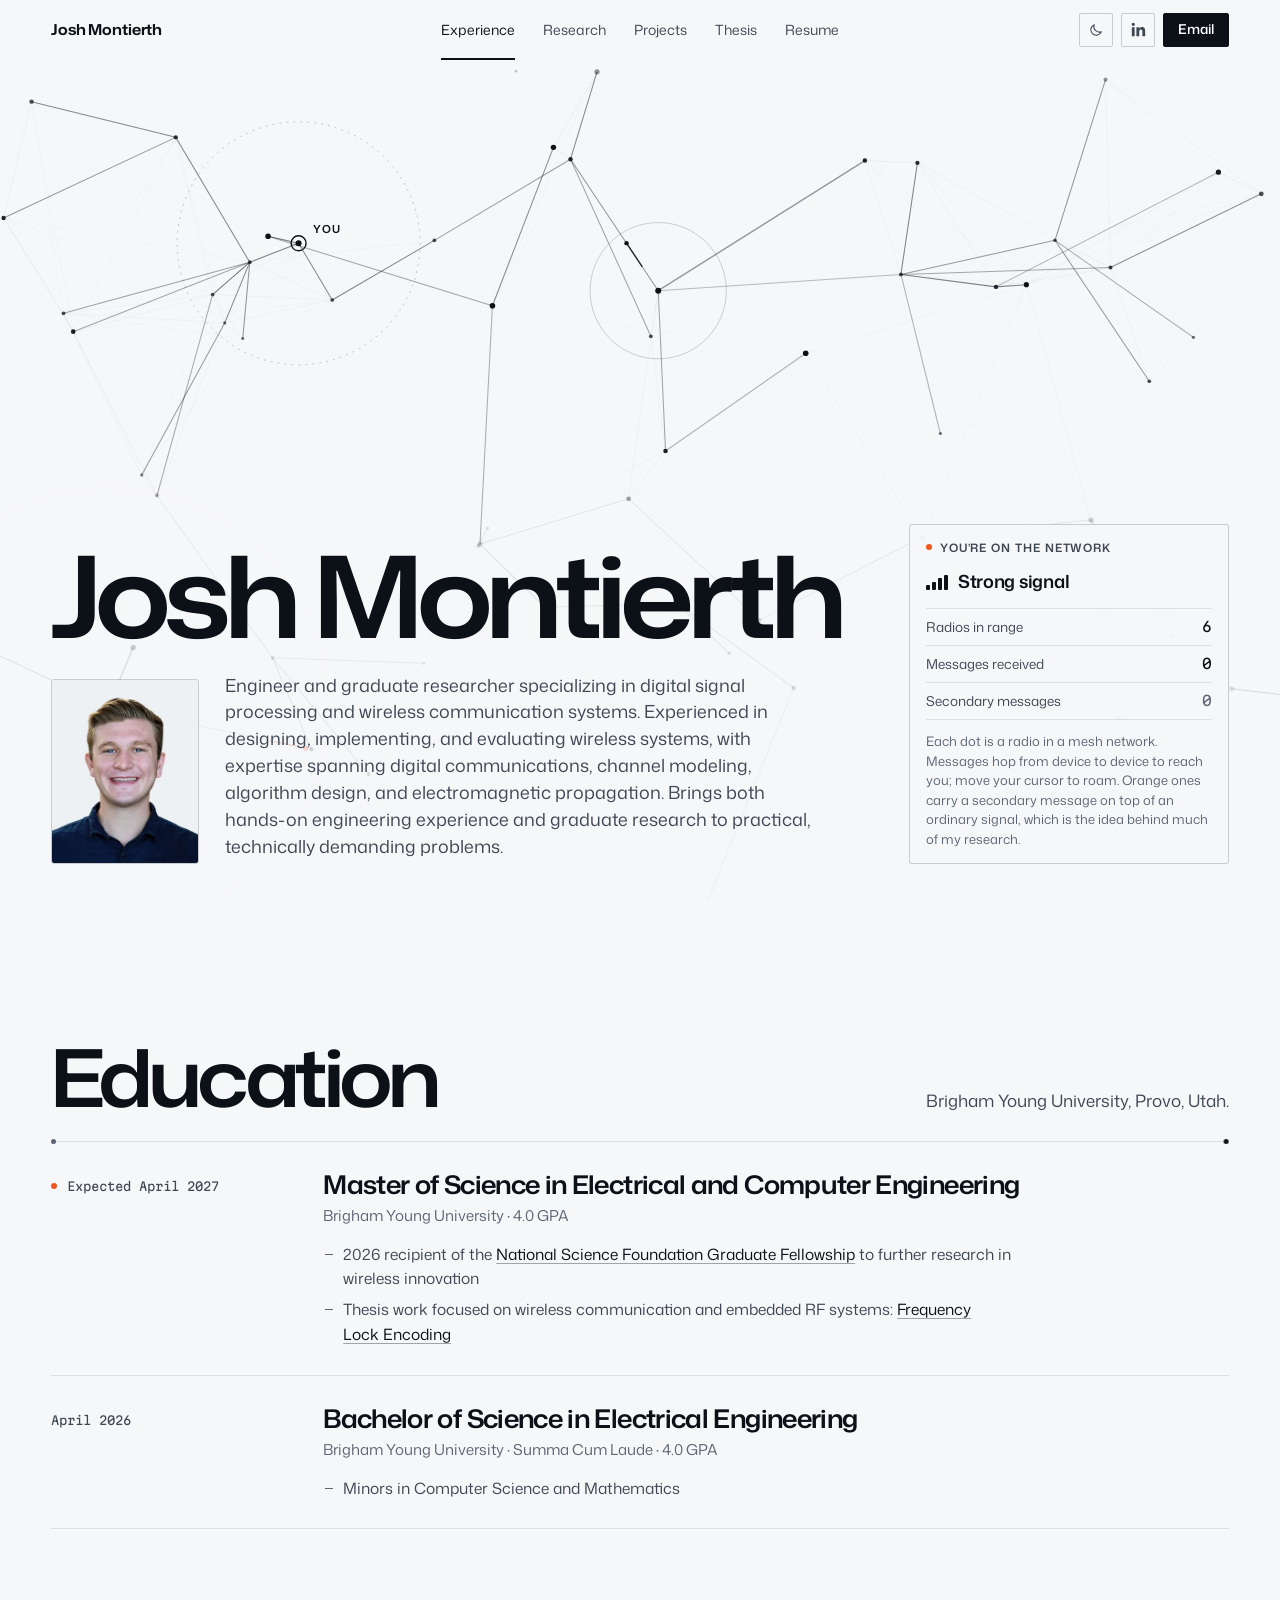
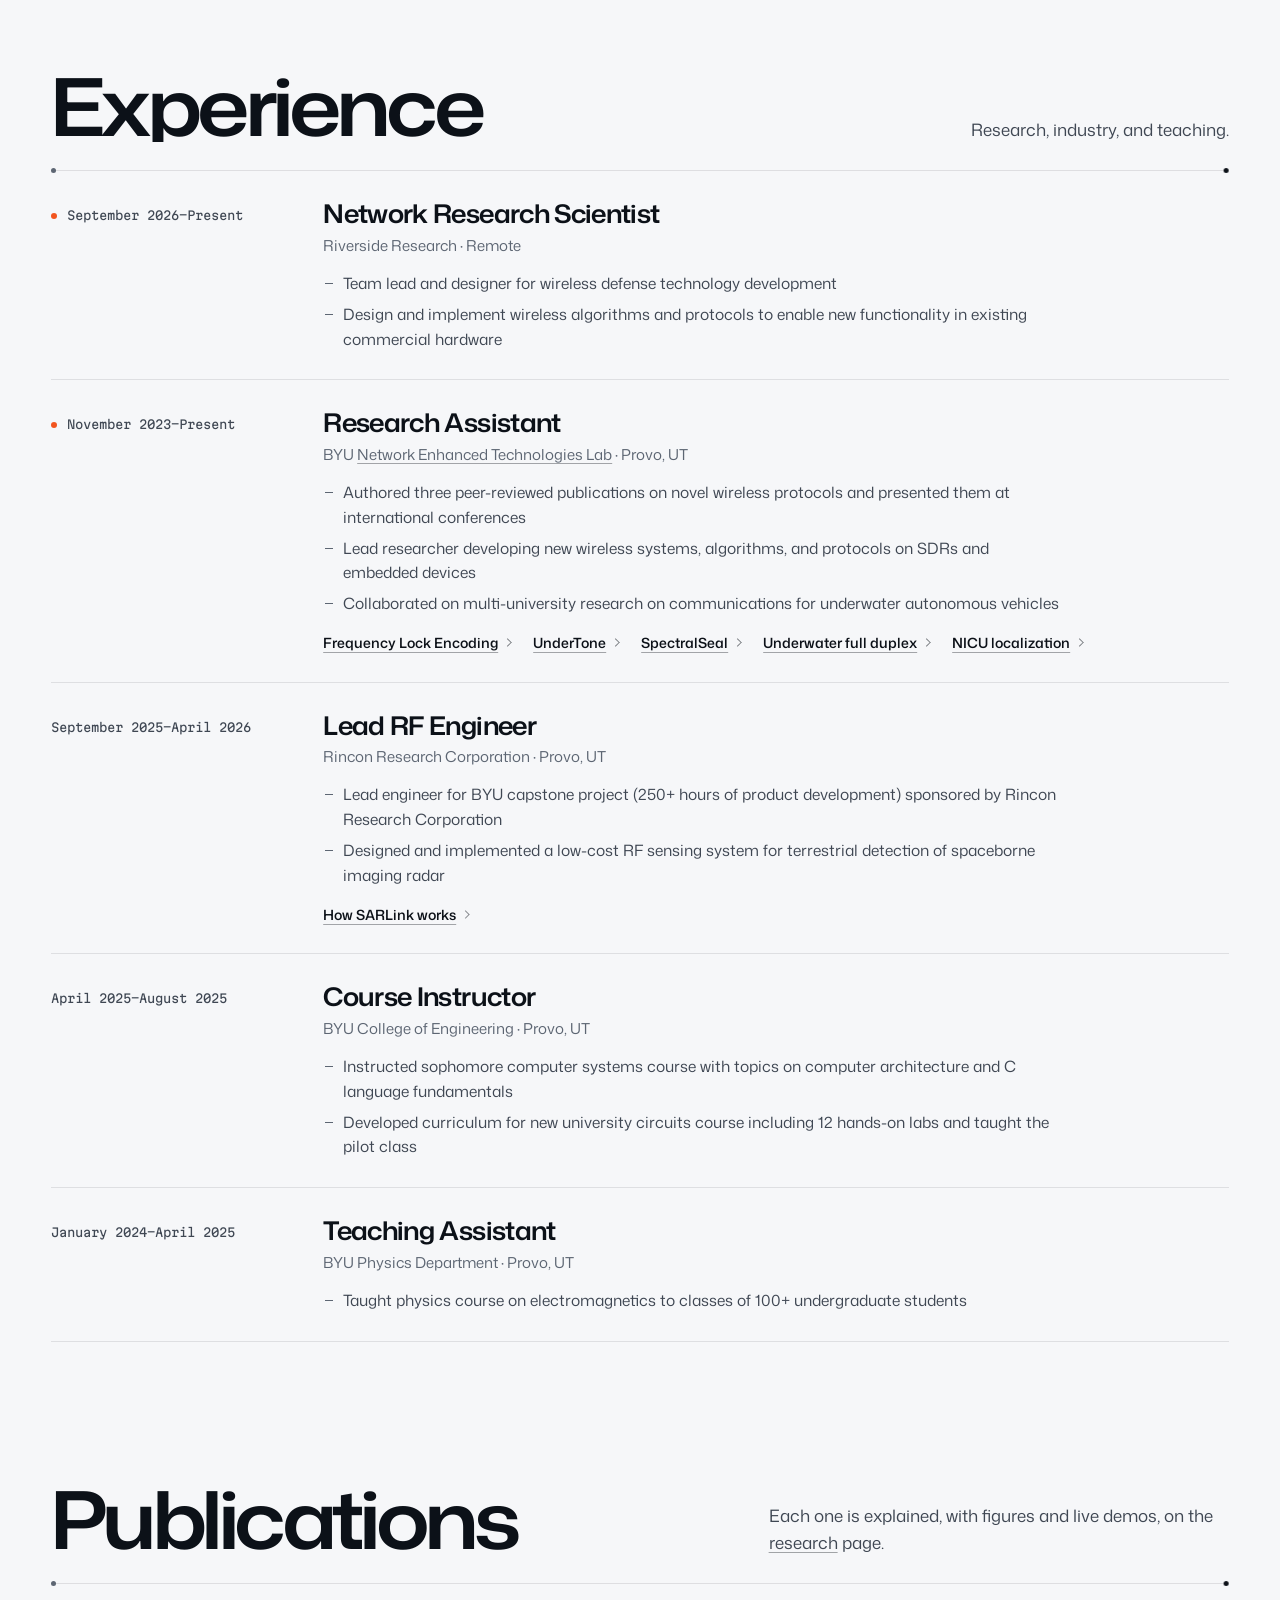
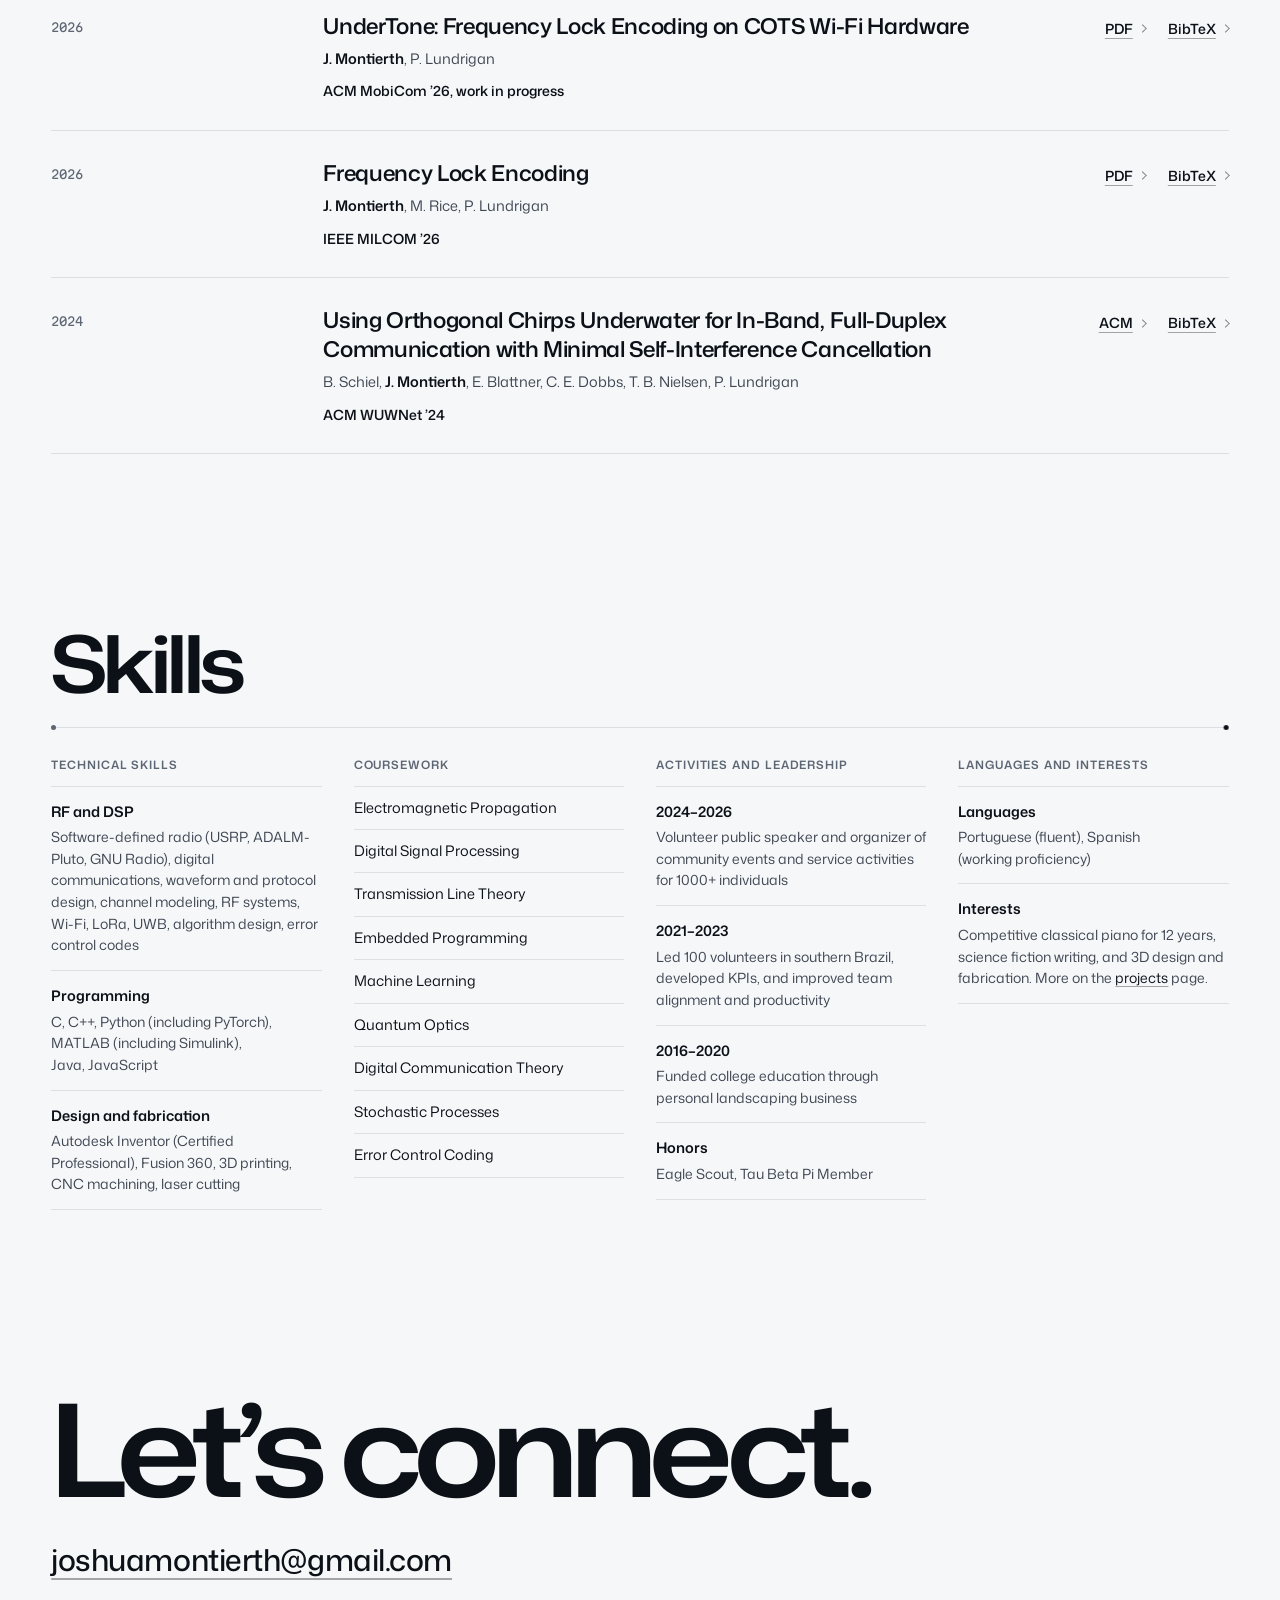
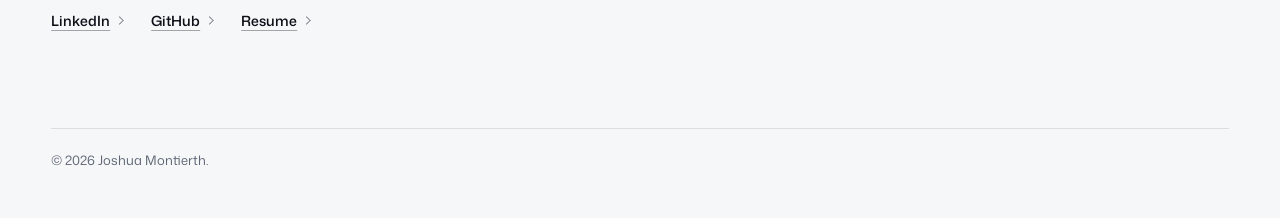
==== commit 42899e54: "Link the NET Lab on the home page and resume Co-Authored-By: Claude Opus 5.5 <noreply@anthropic.com>" ====
--- a/index.html
+++ b/index.html
@@ -122,7 +122,7 @@
       <p class="entry-when"><span><time datetime="2023-11">November 2023</time>–Present</span></p>
       <div class="entry-body">
         <h3>Research Assistant</h3>
-        <p class="entry-org">BYU Network Enhanced Technologies Lab · Provo, UT</p>
+        <p class="entry-org">BYU <a href="https://netlab.byu.edu/">Network Enhanced Technologies Lab</a> · Provo, UT</p>
         <ul>
           <li>Authored three peer-reviewed publications on novel wireless protocols and presented them at international conferences</li>
           <li>Lead researcher developing new wireless systems, algorithms, and protocols on SDRs and embedded devices</li>
